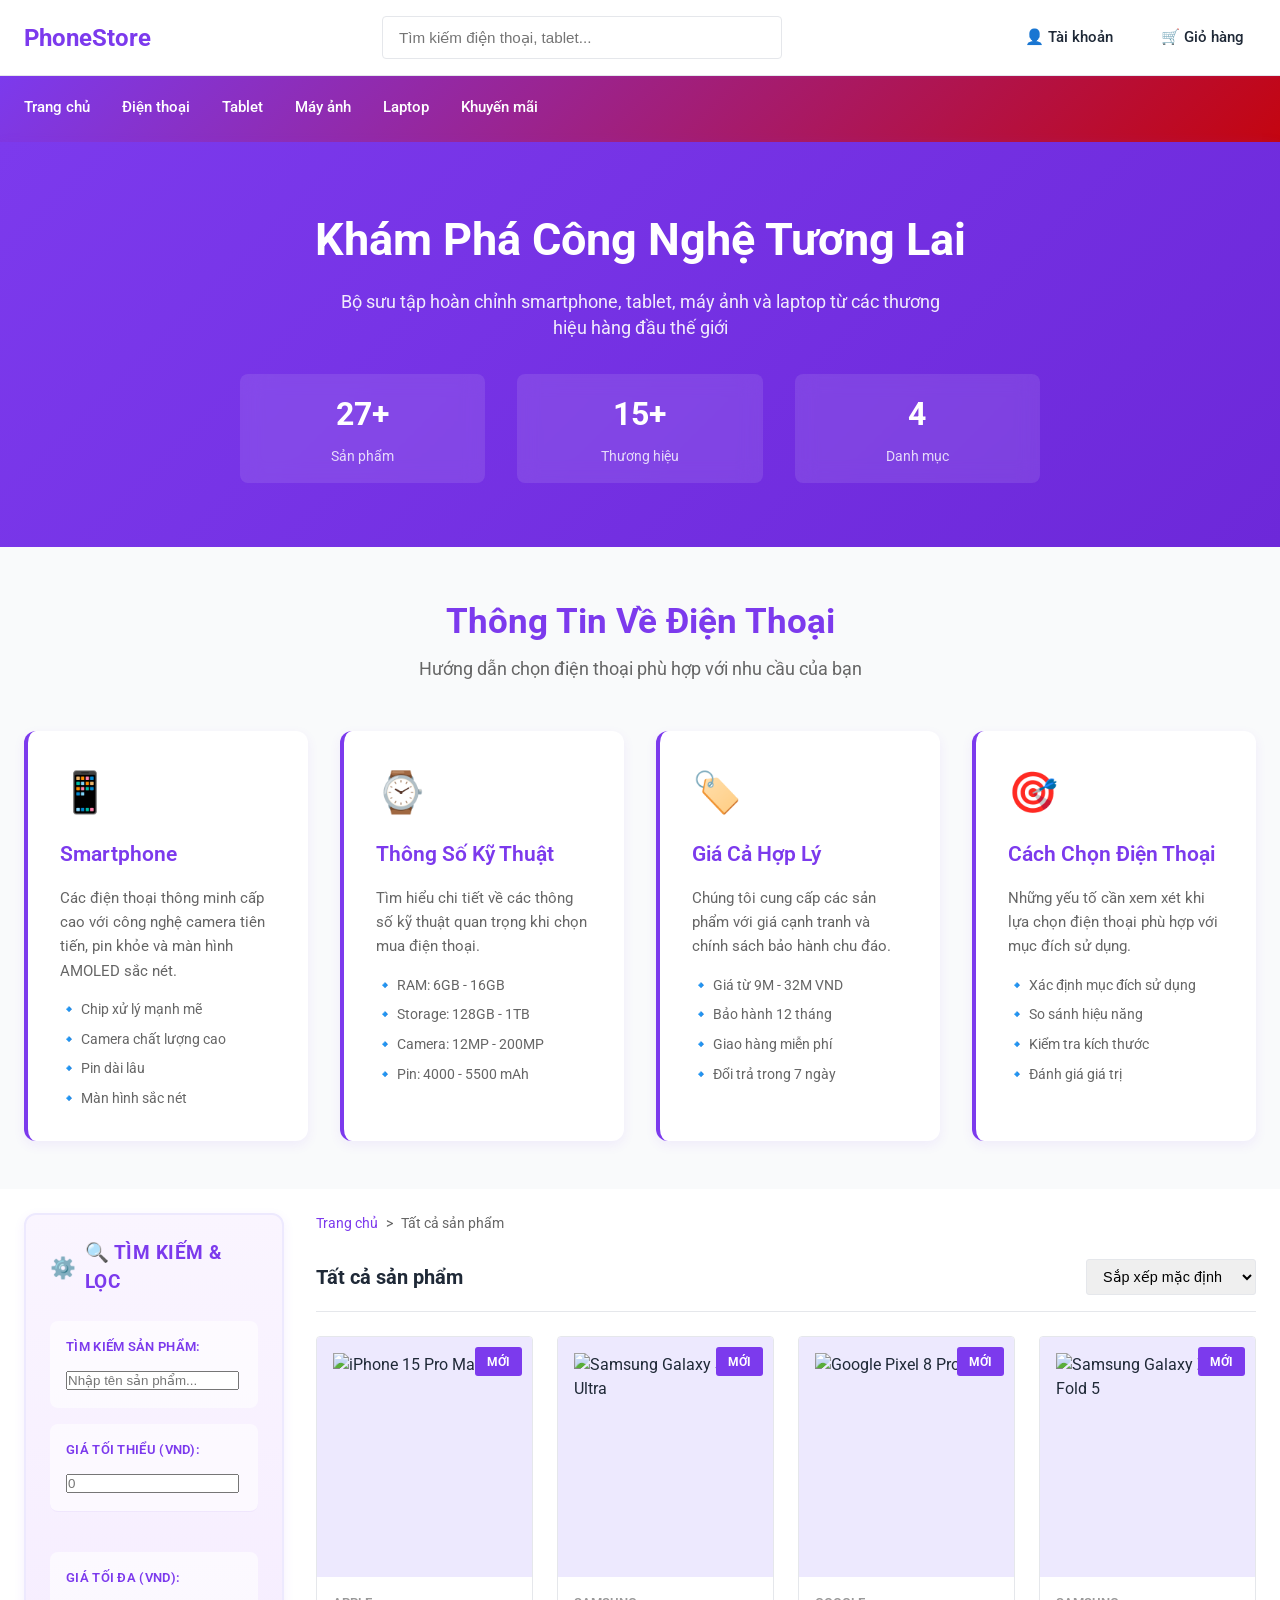
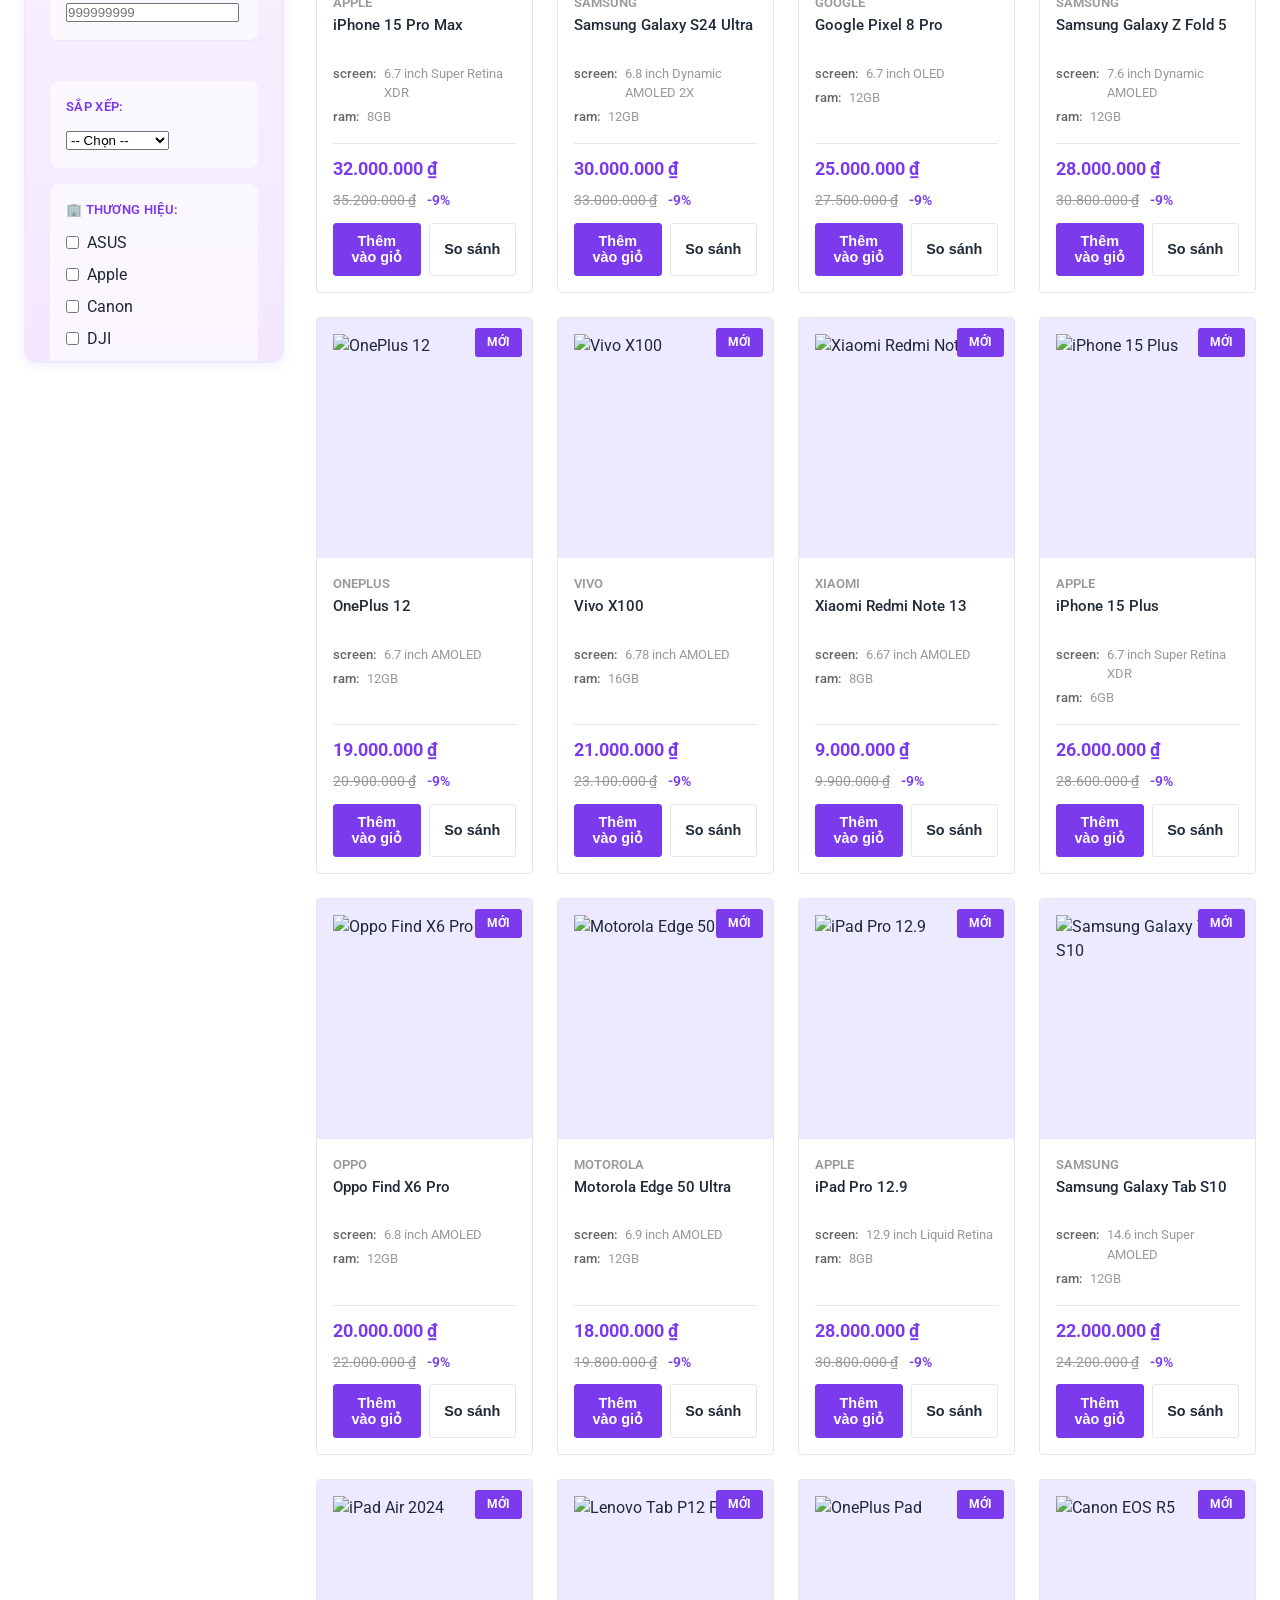
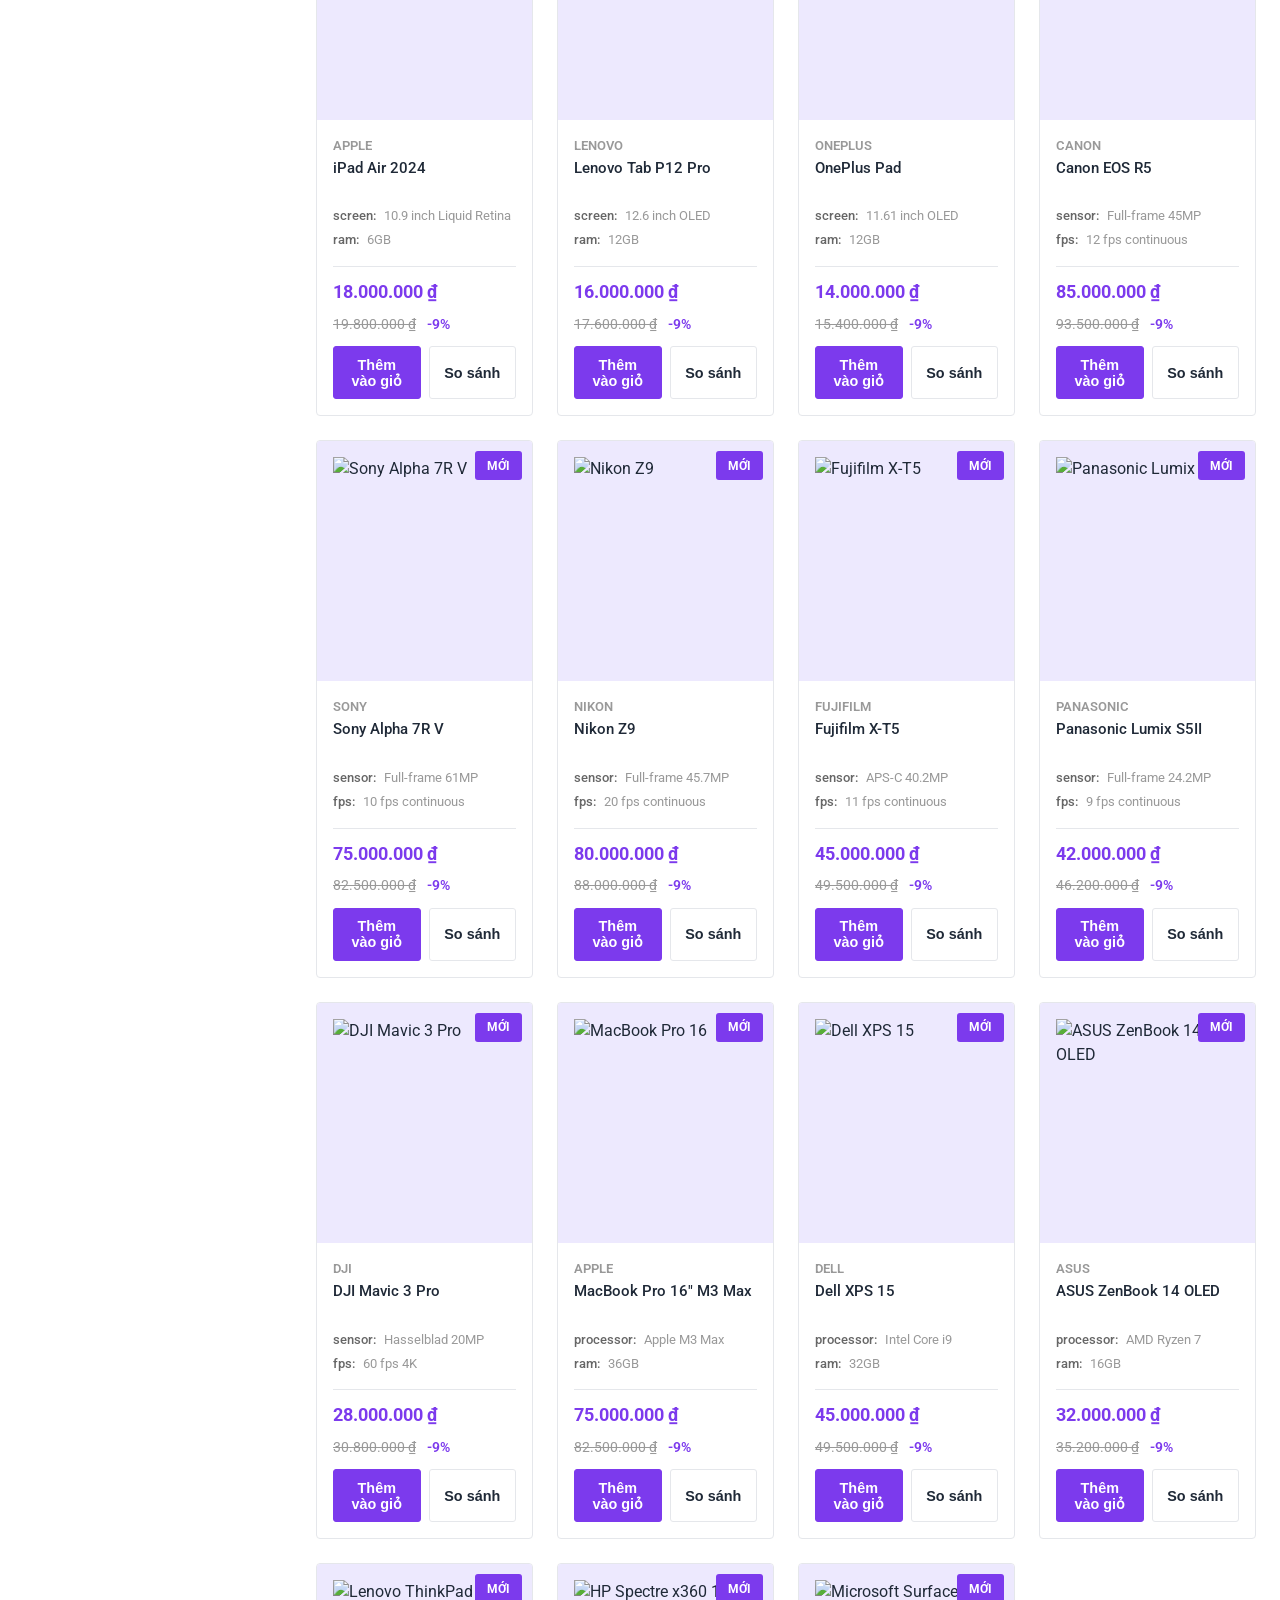
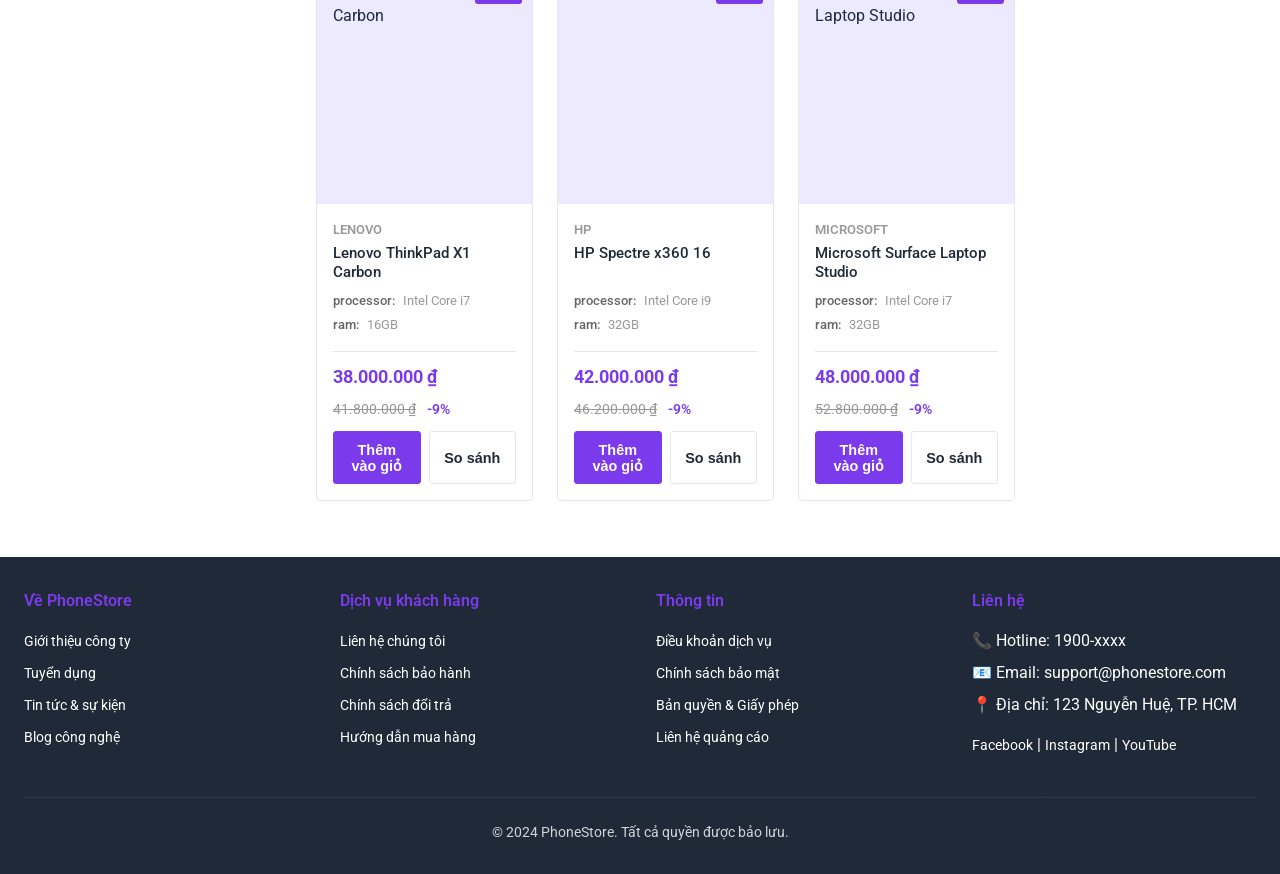
==== index.html @ 73ce95ec "Initial commit: Complete phone store website with smartphones, tablets, cameras, and laptops" ====
<!DOCTYPE html>
<html lang="vi">
<head>
  <meta charset="UTF-8">
  <meta name="viewport" content="width=device-width, initial-scale=1.0">
  <title>PhoneStore - Cửa hàng điện thoại trực tuyến</title>
  <link rel="stylesheet" href="css/style.css">
</head>
<body>
  <!-- Header -->
  <header>
    <div class="header-top">
      <div class="logo">PhoneStore</div>
      <div class="search-bar">
        <input type="text" id="searchInput" placeholder="Tìm kiếm điện thoại, tablet...">
      </div>
      <div class="header-actions">
        <a href="login.html">👤 Tài khoản</a>
        <a href="cart.html">
          🛒 Giỏ hàng
          <span class="cart-badge" id="cartBadge"></span>
        </a>
      </div>
    </div>
  </header>

  <!-- Navbar -->
  <nav class="navbar">
    <div class="navbar-content">
      <a href="index.html">Trang chủ</a>
      <a href="#products" onclick="filterByCategory('Smartphone')">Điện thoại</a>
      <a href="#products" onclick="filterByCategory('Tablet')">Tablet</a>
      <a href="#products" onclick="filterByCategory('Camera')">Máy ảnh</a>
      <a href="#products" onclick="filterByCategory('Laptop')">Laptop</a>
      <a href="#products" onclick="alert('Chức năng demo')">Khuyến mãi</a>
    </div>
  </nav>

  <!-- Hero Section -->
  <section class="hero-section">
    <div class="hero-content">
      <h1>Khám Phá Công Nghệ Tương Lai</h1>
      <p>Bộ sưu tập hoàn chỉnh smartphone, tablet, máy ảnh và laptop từ các thương hiệu hàng đầu thế giới</p>
      <div class="hero-stats">
        <div class="stat">
          <div class="stat-number">27+</div>
          <div class="stat-label">Sản phẩm</div>
        </div>
        <div class="stat">
          <div class="stat-number">15+</div>
          <div class="stat-label">Thương hiệu</div>
        </div>
        <div class="stat">
          <div class="stat-number">4</div>
          <div class="stat-label">Danh mục</div>
        </div>
      </div>
    </div>
  </section>

  <!-- Phone Info Section -->
  <section class="phone-info-section">
    <div class="info-container">
      <div class="info-header">
        <h2>Thông Tin Về Điện Thoại</h2>
        <p>Hướng dẫn chọn điện thoại phù hợp với nhu cầu của bạn</p>
      </div>

      <div class="info-grid">
        <div class="info-card">
          <div class="info-icon">📱</div>
          <h3>Smartphone</h3>
          <p>Các điện thoại thông minh cấp cao với công nghệ camera tiên tiến, pin khỏe và màn hình AMOLED sắc nét.</p>
          <ul>
            <li>🔹 Chip xử lý mạnh mẽ</li>
            <li>🔹 Camera chất lượng cao</li>
            <li>🔹 Pin dài lâu</li>
            <li>🔹 Màn hình sắc nét</li>
          </ul>
        </div>

        <div class="info-card">
          <div class="info-icon">⌚</div>
          <h3>Thông Số Kỹ Thuật</h3>
          <p>Tìm hiểu chi tiết về các thông số kỹ thuật quan trọng khi chọn mua điện thoại.</p>
          <ul>
            <li>🔹 RAM: 6GB - 16GB</li>
            <li>🔹 Storage: 128GB - 1TB</li>
            <li>🔹 Camera: 12MP - 200MP</li>
            <li>🔹 Pin: 4000 - 5500 mAh</li>
          </ul>
        </div>

        <div class="info-card">
          <div class="info-icon">🏷️</div>
          <h3>Giá Cả Hợp Lý</h3>
          <p>Chúng tôi cung cấp các sản phẩm với giá cạnh tranh và chính sách bảo hành chu đáo.</p>
          <ul>
            <li>🔹 Giá từ 9M - 32M VND</li>
            <li>🔹 Bảo hành 12 tháng</li>
            <li>🔹 Giao hàng miễn phí</li>
            <li>🔹 Đổi trả trong 7 ngày</li>
          </ul>
        </div>

        <div class="info-card">
          <div class="info-icon">🎯</div>
          <h3>Cách Chọn Điện Thoại</h3>
          <p>Những yếu tố cần xem xét khi lựa chọn điện thoại phù hợp với mục đích sử dụng.</p>
          <ul>
            <li>🔹 Xác định mục đích sử dụng</li>
            <li>🔹 So sánh hiệu năng</li>
            <li>🔹 Kiểm tra kích thước</li>
            <li>🔹 Đánh giá giá trị</li>
          </ul>
        </div>
      </div>
    </div>
  </section>

  <!-- Main Container -->
  <div class="main-container">
    <!-- Sidebar Filter -->
    <aside class="sidebar" id="filterContainer"></aside>

    <!-- Main Content -->
    <main class="main-content">
      <!-- Breadcrumb -->
      <div class="breadcrumb">
        <a href="index.html">Trang chủ</a>
        <span> > </span>
        <span>Tất cả sản phẩm</span>
      </div>

      <!-- Content Header -->
      <div class="content-header">
        <h1 class="content-title">Tất cả sản phẩm</h1>
        <select class="sort-select" id="sortBy">
          <option value="">Sắp xếp mặc định</option>
          <option value="price-asc">Giá: Thấp đến Cao</option>
          <option value="price-desc">Giá: Cao đến Thấp</option>
          <option value="name-asc">Tên: A - Z</option>
          <option value="name-desc">Tên: Z - A</option>
        </select>
      </div>

      <!-- Products Grid -->
      <div id="productsContainer" class="products-grid"></div>
    </main>
  </div>

  <!-- Footer -->
  <footer>
    <div class="footer-content">
      <div class="footer-section">
        <h4>Về PhoneStore</h4>
        <ul>
          <li><a href="#">Giới thiệu công ty</a></li>
          <li><a href="#">Tuyển dụng</a></li>
          <li><a href="#">Tin tức & sự kiện</a></li>
          <li><a href="#">Blog công nghệ</a></li>
        </ul>
      </div>
      <div class="footer-section">
        <h4>Dịch vụ khách hàng</h4>
        <ul>
          <li><a href="#">Liên hệ chúng tôi</a></li>
          <li><a href="#">Chính sách bảo hành</a></li>
          <li><a href="#">Chính sách đổi trả</a></li>
          <li><a href="#">Hướng dẫn mua hàng</a></li>
        </ul>
      </div>
      <div class="footer-section">
        <h4>Thông tin</h4>
        <ul>
          <li><a href="#">Điều khoản dịch vụ</a></li>
          <li><a href="#">Chính sách bảo mật</a></li>
          <li><a href="#">Bản quyền & Giấy phép</a></li>
          <li><a href="#">Liên hệ quảng cáo</a></li>
        </ul>
      </div>
      <div class="footer-section">
        <h4>Liên hệ</h4>
        <ul>
          <li>📞 Hotline: 1900-xxxx</li>
          <li>📧 Email: support@phonestore.com</li>
          <li>📍 Địa chỉ: 123 Nguyễn Huệ, TP. HCM</li>
          <li style="margin-top: 1rem;">
            <a href="#">Facebook</a> | 
            <a href="#">Instagram</a> | 
            <a href="#">YouTube</a>
          </li>
        </ul>
      </div>
    </div>
    <div class="footer-bottom">
      <p>&copy; 2024 PhoneStore. Tất cả quyền được bảo lưu.</p>
    </div>
  </footer>

  <!-- Scripts -->
  <script src="js/products.js"></script>
  <script src="js/cart.js"></script>
  <script src="js/ui.js"></script>
  <script>
    document.addEventListener('DOMContentLoaded', () => {
      initializePage();
      setupEventListeners();
    });

    function setupEventListeners() {
      const searchInput = document.getElementById('searchInput');
      const sortSelect = document.getElementById('sortBy');

      searchInput.addEventListener('keyup', performSearch);
      sortSelect.addEventListener('change', performSort);
    }

    function performSearch() {
      const query = document.getElementById('searchInput').value;
      let results;

      if (query.trim()) {
        results = searchProducts(query);
      } else {
        results = getAllProducts();
      }

      results = applyCurrentFilters(results);
      const sortBy = document.getElementById('sortBy').value;
      if (sortBy) {
        results = sortProducts(results, sortBy);
      }

      displayProductsModern(results, 'productsContainer');
    }

    function performSort() {
      performSearch();
    }
  </script>
</body>
</html>
---- css/style.css ----
/* ===== CSS - CellphoneS Style ===== */
@import url('https://fonts.googleapis.com/css2?family=Roboto:wght@300;400;500;700&display=swap');

* {
  margin: 0;
  padding: 0;
  box-sizing: border-box;
}

:root {
  --primary: #7c3aed;
  --primary-dark: #6d28d9;
  --primary-light: #ede9fe;
  --primary-50: #f5f3ff;
  --text-dark: #1f2937;
  --text-light: #666;
  --text-lighter: #999;
  --border: #e5e7eb;
  --bg-light: #f9fafb;
  --white: #fff;
  --shadow: 0 1px 3px rgba(124, 58, 237, 0.1);
}

html {
  scroll-behavior: smooth;
}

body {
  font-family: 'Roboto', sans-serif;
  color: var(--text-dark);
  background: var(--white);
  line-height: 1.5;
}

/* ===== Header ===== */
header {
  background: var(--white);
  border-bottom: 1px solid var(--border);
  padding: 1rem 0;
  position: sticky;
  top: 0;
  z-index: 100;
  box-shadow: var(--shadow);
}

.header-top {
  max-width: 1400px;
  margin: 0 auto;
  padding: 0 1.5rem;
  display: flex;
  justify-content: space-between;
  align-items: center;
  gap: 2rem;
}

.logo {
  font-size: 1.5rem;
  font-weight: 700;
  color: var(--primary);
  white-space: nowrap;
  flex-shrink: 0;
}

.search-bar {
  flex: 1;
  max-width: 400px;
  position: relative;
}

.search-bar input {
  width: 100%;
  padding: 0.75rem 1rem;
  border: 1px solid var(--border);
  border-radius: 4px;
  font-size: 0.95rem;
}

.search-bar input:focus {
  outline: none;
  border-color: var(--primary);
  box-shadow: 0 0 0 2px rgba(227, 6, 19, 0.1);
}

.header-actions {
  display: flex;
  gap: 1.5rem;
  align-items: center;
}

.header-actions a {
  background: none;
  border: none;
  cursor: pointer;
  color: var(--text-dark);
  text-decoration: none;
  font-size: 0.95rem;
  font-weight: 500;
  transition: all 0.3s;
  position: relative;
  padding: 0.5rem 0.75rem;
  border-radius: 4px;
}

.header-actions a:hover {
  color: var(--primary);
  background: rgba(227, 6, 19, 0.08);
}

.account-link {
  cursor: pointer;
}

.cart-badge {
  position: absolute;
  top: -8px;
  right: -8px;
  background: var(--primary);
  color: var(--white);
  width: 20px;
  height: 20px;
  border-radius: 50%;
  display: none;
  align-items: center;
  justify-content: center;
  font-size: 0.75rem;
  font-weight: 700;
}

.cart-badge.active {
  display: flex;
}

/* ===== Navbar ===== */
.navbar {
  background: linear-gradient(135deg, var(--primary) 0%, #c40510 100%);
  padding: 0.75rem 0;
  box-shadow: 0 2px 4px rgba(227, 6, 19, 0.1);
}

.navbar-content {
  max-width: 1400px;
  margin: 0 auto;
  padding: 0 1.5rem;
  display: flex;
  gap: 2rem;
}

.navbar-content a {
  color: var(--white);
  text-decoration: none;
  font-weight: 500;
  font-size: 0.95rem;
  padding: 0.5rem 0;
  border-bottom: 3px solid transparent;
  transition: all 0.3s;
}

.navbar-content a:hover {
  border-bottom-color: var(--white);
  text-shadow: 0 1px 2px rgba(0, 0, 0, 0.1);
}

/* ===== Hero Section ===== */
.hero-section {
  background: linear-gradient(135deg, var(--primary) 0%, var(--primary-dark) 100%);
  color: white;
  padding: 4rem 1.5rem;
  text-align: center;
  box-shadow: 0 4px 12px rgba(124, 58, 237, 0.2);
}

.hero-content h1 {
  font-size: 2.8rem;
  margin-bottom: 1rem;
  font-weight: 700;
}

.hero-content p {
  font-size: 1.1rem;
  margin-bottom: 2rem;
  opacity: 0.9;
  max-width: 600px;
  margin-left: auto;
  margin-right: auto;
}

.hero-stats {
  display: grid;
  grid-template-columns: repeat(auto-fit, minmax(150px, 1fr));
  gap: 2rem;
  max-width: 800px;
  margin: 0 auto;
}

.stat {
  padding: 1rem;
  background: rgba(255, 255, 255, 0.1);
  border-radius: 8px;
  backdrop-filter: blur(10px);
}

.stat-number {
  font-size: 2rem;
  font-weight: 700;
  margin-bottom: 0.5rem;
}

.stat-label {
  font-size: 0.9rem;
  opacity: 0.8;
}

/* ===== Phone Info Section ===== */
.phone-info-section {
  background: var(--bg-light);
  padding: 3rem 1.5rem;
}

.info-container {
  max-width: 1400px;
  margin: 0 auto;
}

.info-header {
  text-align: center;
  margin-bottom: 3rem;
}

.info-header h2 {
  font-size: 2.2rem;
  color: var(--primary);
  margin-bottom: 0.5rem;
  font-weight: 700;
}

.info-header p {
  font-size: 1.1rem;
  color: var(--text-light);
}

.info-grid {
  display: grid;
  grid-template-columns: repeat(auto-fit, minmax(280px, 1fr));
  gap: 2rem;
}

.info-card {
  background: white;
  border-radius: 12px;
  padding: 2rem;
  box-shadow: 0 4px 12px rgba(124, 58, 237, 0.08);
  transition: all 0.3s;
  border-left: 4px solid var(--primary);
}

.info-card:hover {
  transform: translateY(-4px);
  box-shadow: 0 8px 20px rgba(124, 58, 237, 0.15);
}

.info-icon {
  font-size: 2.5rem;
  margin-bottom: 1rem;
  display: block;
}

.info-card h3 {
  font-size: 1.3rem;
  color: var(--primary);
  margin-bottom: 1rem;
  font-weight: 600;
}

.info-card p {
  color: var(--text-light);
  margin-bottom: 1rem;
  line-height: 1.6;
  font-size: 0.95rem;
}

.info-card ul {
  list-style: none;
  display: flex;
  flex-direction: column;
  gap: 0.5rem;
}

.info-card ul li {
  color: var(--text-light);
  font-size: 0.9rem;
  display: flex;
  align-items: center;
  gap: 0.5rem;
}

/* ===== Main Container ===== */
.main-container {
  max-width: 1400px;
  margin: 0 auto;
  padding: 1.5rem;
  display: grid;
  grid-template-columns: 260px 1fr;
  gap: 2rem;
}

/* ===== Sidebar Filter ===== */
.sidebar {
  background: linear-gradient(180deg, #faf5ff 0%, #f3e8ff 100%);
  border: 2px solid var(--primary-light);
  border-radius: 12px;
  padding: 1.5rem;
  height: fit-content;
  max-height: calc(100vh - 150px);
  overflow-y: auto;
  position: sticky;
  top: 100px;
  box-shadow: 0 4px 12px rgba(124, 58, 237, 0.08);
}

.sidebar::-webkit-scrollbar {
  width: 8px;
}

.sidebar::-webkit-scrollbar-track {
  background: #f3e8ff;
  border-radius: 10px;
}

.sidebar::-webkit-scrollbar-thumb {
  background: var(--primary);
  border-radius: 10px;
  transition: background 0.3s;
}

.sidebar::-webkit-scrollbar-thumb:hover {
  background: var(--primary-dark);
}

.search-filter h3 {
  color: var(--primary);
  margin-bottom: 1.5rem;
  font-size: 1.2rem;
  font-weight: 700;
  text-transform: uppercase;
  letter-spacing: 0.5px;
  display: flex;
  align-items: center;
  gap: 0.5rem;
}

.search-filter h3::before {
  content: '⚙️';
  font-size: 1.3rem;
}

.filter-row {
  display: grid;
  gap: 1rem;
  margin-bottom: 1rem;
}

.filter-group {
  margin-bottom: 1.5rem;
  padding-bottom: 1.5rem;
  border-bottom: 1px solid rgba(124, 58, 237, 0.1);
  background: rgba(255, 255, 255, 0.6);
  border-radius: 8px;
  padding: 1rem;
  transition: all 0.3s;
}

.filter-group:hover {
  background: rgba(255, 255, 255, 0.9);
  box-shadow: 0 2px 8px rgba(124, 58, 237, 0.05);
}

.filter-group:last-child {
  border-bottom: none;
  margin-bottom: 0;
}

.filter-group label:first-child {
  font-weight: 600;
  color: var(--primary);
  display: block;
  margin-bottom: 0.75rem;
  text-transform: uppercase;
  font-size: 0.8rem;
  letter-spacing: 0.3px;
}

.filter-title {
  font-weight: 700;
  font-size: 1rem;
  margin-bottom: 1rem;
  color: var(--text-dark);
}

.filter-item {
  display: flex;
  align-items: center;
  margin-bottom: 0.75rem;
  padding: 0.5rem;
  border-radius: 6px;
  transition: all 0.2s;
}

.filter-item:hover {
  background: rgba(124, 58, 237, 0.05);
}

.filter-item input {
  margin-right: 0.75rem;
  cursor: pointer;
  width: 18px;
  height: 18px;
  accent-color: var(--primary);
  transition: all 0.2s;
}

.filter-item input:hover {
  transform: scale(1.15);
}

.filter-item label {
  cursor: pointer;
  font-size: 0.9rem;
  color: var(--text-light);
  flex: 1;
  transition: color 0.2s;
}

.filter-item label:hover {
  color: var(--primary);
  font-weight: 500;
}

.filter-item .count {
  color: var(--text-lighter);
  font-size: 0.85rem;
}

.price-range {
  margin-bottom: 0.75rem;
}

.price-range input {
  width: 100%;
  padding: 0.6rem 0.75rem;
  border: 1px solid #e8e9eb;
  border-radius: 4px;
  font-size: 0.9rem;
  margin-bottom: 0.5rem;
  transition: border-color 0.2s;
}

.price-range input:focus {
  outline: none;
  border-color: var(--primary);
  box-shadow: 0 0 0 2px rgba(227, 6, 19, 0.1);
}

.btn-apply-filter {
  width: 100%;
  padding: 0.75rem;
  background: linear-gradient(135deg, var(--primary) 0%, #c40510 100%);
  color: var(--white);
  border: none;
  border-radius: 4px;
  font-weight: 600;
  cursor: pointer;
  transition: all 0.3s;
  margin-top: 0.75rem;
  box-shadow: 0 2px 4px rgba(227, 6, 19, 0.2);
}

.btn-apply-filter:hover {
  transform: translateY(-2px);
  box-shadow: 0 4px 8px rgba(227, 6, 19, 0.3);
}

.btn-apply-filter:active {
  transform: translateY(0);
}

/* ===== Main Content ===== */
.main-content {
  background: var(--white);
}

.breadcrumb {
  display: flex;
  gap: 0.5rem;
  margin-bottom: 1.5rem;
  font-size: 0.9rem;
  color: var(--text-light);
}

.breadcrumb a {
  color: var(--primary);
  text-decoration: none;
}

.breadcrumb a:hover {
  text-decoration: underline;
}

.content-header {
  display: flex;
  justify-content: space-between;
  align-items: center;
  margin-bottom: 1.5rem;
  padding-bottom: 1rem;
  border-bottom: 1px solid var(--border);
}

.content-title {
  font-size: 1.25rem;
  font-weight: 700;
  color: var(--text-dark);
}

.content-header .sort-select {
  padding: 0.5rem 0.75rem;
  border: 1px solid var(--border);
  border-radius: 3px;
  font-size: 0.9rem;
  cursor: pointer;
}

/* ===== Product Grid ===== */
.products-grid {
  display: grid;
  grid-template-columns: repeat(auto-fill, minmax(210px, 1fr));
  gap: 1.5rem;
}

.product-item {
  background: var(--white);
  border: 1px solid var(--border);
  border-radius: 4px;
  overflow: hidden;
  transition: all 0.3s;
  text-decoration: none;
  color: var(--text-dark);
  display: flex;
  flex-direction: column;
  cursor: pointer;
}

.product-item:hover {
  border-color: var(--primary);
  box-shadow: 0 2px 8px rgba(227, 6, 19, 0.15);
  transform: translateY(-4px);
}

.product-image-wrapper {
  position: relative;
  width: 100%;
  height: 240px;
  background: var(--primary-light);
  display: flex;
  align-items: center;
  justify-content: center;
  overflow: hidden;
}

.product-image {
  width: 100%;
  height: 100%;
  object-fit: contain;
  padding: 1rem;
}

.product-badge {
  position: absolute;
  top: 10px;
  right: 10px;
  background: var(--primary);
  color: var(--white);
  padding: 0.35rem 0.75rem;
  border-radius: 3px;
  font-size: 0.75rem;
  font-weight: 700;
  text-transform: uppercase;
}

.product-info {
  padding: 1rem;
  flex: 1;
  display: flex;
  flex-direction: column;
}

.product-brand {
  font-size: 0.8rem;
  color: var(--text-lighter);
  text-transform: uppercase;
  font-weight: 600;
  margin-bottom: 0.25rem;
}

.product-name {
  font-size: 0.95rem;
  font-weight: 500;
  color: var(--text-dark);
  margin-bottom: 0.5rem;
  line-height: 1.3;
  height: 2.6em;
  overflow: hidden;
  display: -webkit-box;
  -webkit-line-clamp: 2;
  -webkit-box-orient: vertical;
}

.product-specs {
  font-size: 0.8rem;
  color: var(--text-lighter);
  margin-bottom: 0.75rem;
  flex: 1;
}

.product-specs-item {
  display: flex;
  gap: 0.5rem;
  margin-bottom: 0.3rem;
}

.product-specs-item span:first-child {
  color: var(--text-light);
  font-weight: 500;
}

.product-price-section {
  margin-top: auto;
  padding-top: 0.75rem;
  border-top: 1px solid var(--border);
}

.product-price {
  font-size: 1.1rem;
  font-weight: 700;
  color: var(--primary);
  margin-bottom: 0.5rem;
}

.product-original-price {
  font-size: 0.85rem;
  color: var(--text-lighter);
  text-decoration: line-through;
  margin-right: 0.5rem;
}

.product-discount {
  font-size: 0.85rem;
  color: var(--primary);
  font-weight: 600;
}

.product-actions {
  display: flex;
  gap: 0.5rem;
  margin-top: 0.75rem;
}

.product-actions button {
  flex: 1;
  padding: 0.6rem 0.75rem;
  border: 1px solid var(--border);
  background: var(--white);
  color: var(--text-dark);
  border-radius: 3px;
  cursor: pointer;
  font-size: 0.9rem;
  font-weight: 600;
  transition: all 0.3s;
}

.product-actions button:first-child {
  background: var(--primary);
  color: var(--white);
  border-color: var(--primary);
}

.product-actions button:first-child:hover {
  background: var(--primary-dark);
}

.product-actions button:last-child:hover {
  border-color: var(--primary);
  color: var(--primary);
}

/* ===== Cart Page ===== */
.cart-section {
  display: grid;
  grid-template-columns: 1fr 320px;
  gap: 2rem;
}

.cart-items {
  background: var(--white);
  border: 1px solid var(--border);
  border-radius: 4px;
  padding: 1.5rem;
}

.cart-item {
  display: grid;
  grid-template-columns: 100px 1fr auto;
  gap: 1.5rem;
  padding-bottom: 1rem;
  border-bottom: 1px solid var(--border);
  align-items: center;
}

.cart-item:last-child {
  border-bottom: none;
  padding-bottom: 0;
}

.cart-item-image {
  width: 100px;
  height: 100px;
  object-fit: contain;
  background: var(--primary-light);
  border-radius: 4px;
  padding: 0.5rem;
}

.cart-item-details h4 {
  font-weight: 600;
  margin-bottom: 0.25rem;
}

.cart-item-details p {
  font-size: 0.85rem;
  color: var(--text-lighter);
  margin-bottom: 0.5rem;
}

.cart-item-price {
  font-weight: 700;
  color: var(--primary);
  font-size: 1.1rem;
}

.quantity-control {
  display: flex;
  align-items: center;
  gap: 0.5rem;
}

.quantity-control button {
  width: 32px;
  height: 32px;
  border: 1px solid var(--border);
  background: var(--white);
  cursor: pointer;
  border-radius: 3px;
  font-weight: 600;
  transition: all 0.3s;
}

.quantity-control button:hover {
  border-color: var(--primary);
  color: var(--primary);
}

.quantity-control input {
  width: 50px;
  text-align: center;
  border: 1px solid var(--border);
  border-radius: 3px;
  padding: 0.5rem;
}

.cart-summary {
  background: var(--primary-light);
  border: 1px solid var(--border);
  border-radius: 4px;
  padding: 1.5rem;
  height: fit-content;
  position: sticky;
  top: 100px;
}

.summary-row {
  display: flex;
  justify-content: space-between;
  margin-bottom: 0.75rem;
  font-size: 0.95rem;
}

.summary-row.total {
  border-top: 2px solid var(--border);
  padding-top: 0.75rem;
  margin-top: 0.75rem;
  font-weight: 700;
  font-size: 1.05rem;
  color: var(--primary);
}

.cart-actions {
  display: flex;
  flex-direction: column;
  gap: 0.75rem;
  margin-top: 1.5rem;
}

.cart-actions button {
  padding: 0.75rem;
  border: none;
  border-radius: 4px;
  font-weight: 600;
  cursor: pointer;
  transition: all 0.3s;
  font-size: 0.95rem;
}

.cart-actions button:first-child {
  background: var(--primary);
  color: var(--white);
}

.cart-actions button:first-child:hover {
  background: var(--primary-dark);
}

.empty-cart {
  text-align: center;
  padding: 2rem;
  color: var(--text-lighter);
}

/* ===== Footer ===== */
footer {
  background: var(--text-dark);
  color: var(--white);
  padding: 2rem 1.5rem;
  margin-top: 2rem;
}

.footer-content {
  max-width: 1400px;
  margin: 0 auto;
  display: grid;
  grid-template-columns: repeat(auto-fit, minmax(250px, 1fr));
  gap: 2rem;
  margin-bottom: 2rem;
}

.footer-section h4 {
  font-weight: 600;
  margin-bottom: 1rem;
  color: var(--primary);
}

.footer-section ul {
  list-style: none;
}

.footer-section ul li {
  margin-bottom: 0.5rem;
}

.footer-section a {
  color: var(--white);
  text-decoration: none;
  font-size: 0.9rem;
  transition: color 0.3s;
}

.footer-section a:hover {
  color: var(--primary);
}

.footer-bottom {
  text-align: center;
  padding-top: 1.5rem;
  border-top: 1px solid rgba(255, 255, 255, 0.1);
  font-size: 0.85rem;
  opacity: 0.8;
}

/* ===== Buttons ===== */
.btn {
  padding: 0.75rem 1rem;
  border: none;
  border-radius: 4px;
  font-weight: 600;
  cursor: pointer;
  transition: all 0.3s;
  font-size: 0.95rem;
}

.btn-primary {
  background: var(--primary);
  color: var(--white);
}

.btn-primary:hover {
  background: var(--primary-dark);
}

.btn-secondary {
  background: var(--primary-light);
  color: var(--text-dark);
  border: 1px solid var(--border);
}

.btn-secondary:hover {
  border-color: var(--primary);
  color: var(--primary);
}

.btn-danger {
  background: #dc3545;
  color: var(--white);
}

.btn-danger:hover {
  background: #c82333;
}

.btn-sm {
  padding: 0.5rem 0.75rem;
  font-size: 0.85rem;
}

/* ===== Responsive ===== */
@media (max-width: 1024px) {
  .main-container {
    grid-template-columns: 200px 1fr;
    gap: 1.5rem;
  }

  .products-grid {
    grid-template-columns: repeat(auto-fill, minmax(180px, 1fr));
  }
}

@media (max-width: 768px) {
  .header-top {
    flex-wrap: wrap;
    gap: 1rem;
  }

  .search-bar {
    max-width: 100%;
    order: 3;
    flex-basis: 100%;
  }

  .main-container {
    grid-template-columns: 1fr;
    padding: 1rem;
  }

  .sidebar {
    position: static;
  }

  .cart-section {
    grid-template-columns: 1fr;
  }

  .cart-summary {
    position: static;
  }

  .products-grid {
    grid-template-columns: repeat(auto-fill, minmax(150px, 1fr));
    gap: 1rem;
  }
}

@media (max-width: 480px) {
  .header-top {
    flex-direction: column;
    gap: 0.75rem;
  }

  .navbar-content {
    gap: 0.5rem;
    padding: 0 1rem;
    font-size: 0.85rem;
  }

  .navbar-content a {
    font-size: 0.8rem;
  }

  .products-grid {
    grid-template-columns: repeat(2, 1fr);
    gap: 0.75rem;
  }

  .product-image-wrapper {
    height: 150px;
  }

  .product-info {
    padding: 0.75rem;
  }

  .cart-item {
    grid-template-columns: 80px 1fr;
    gap: 1rem;
  }
}
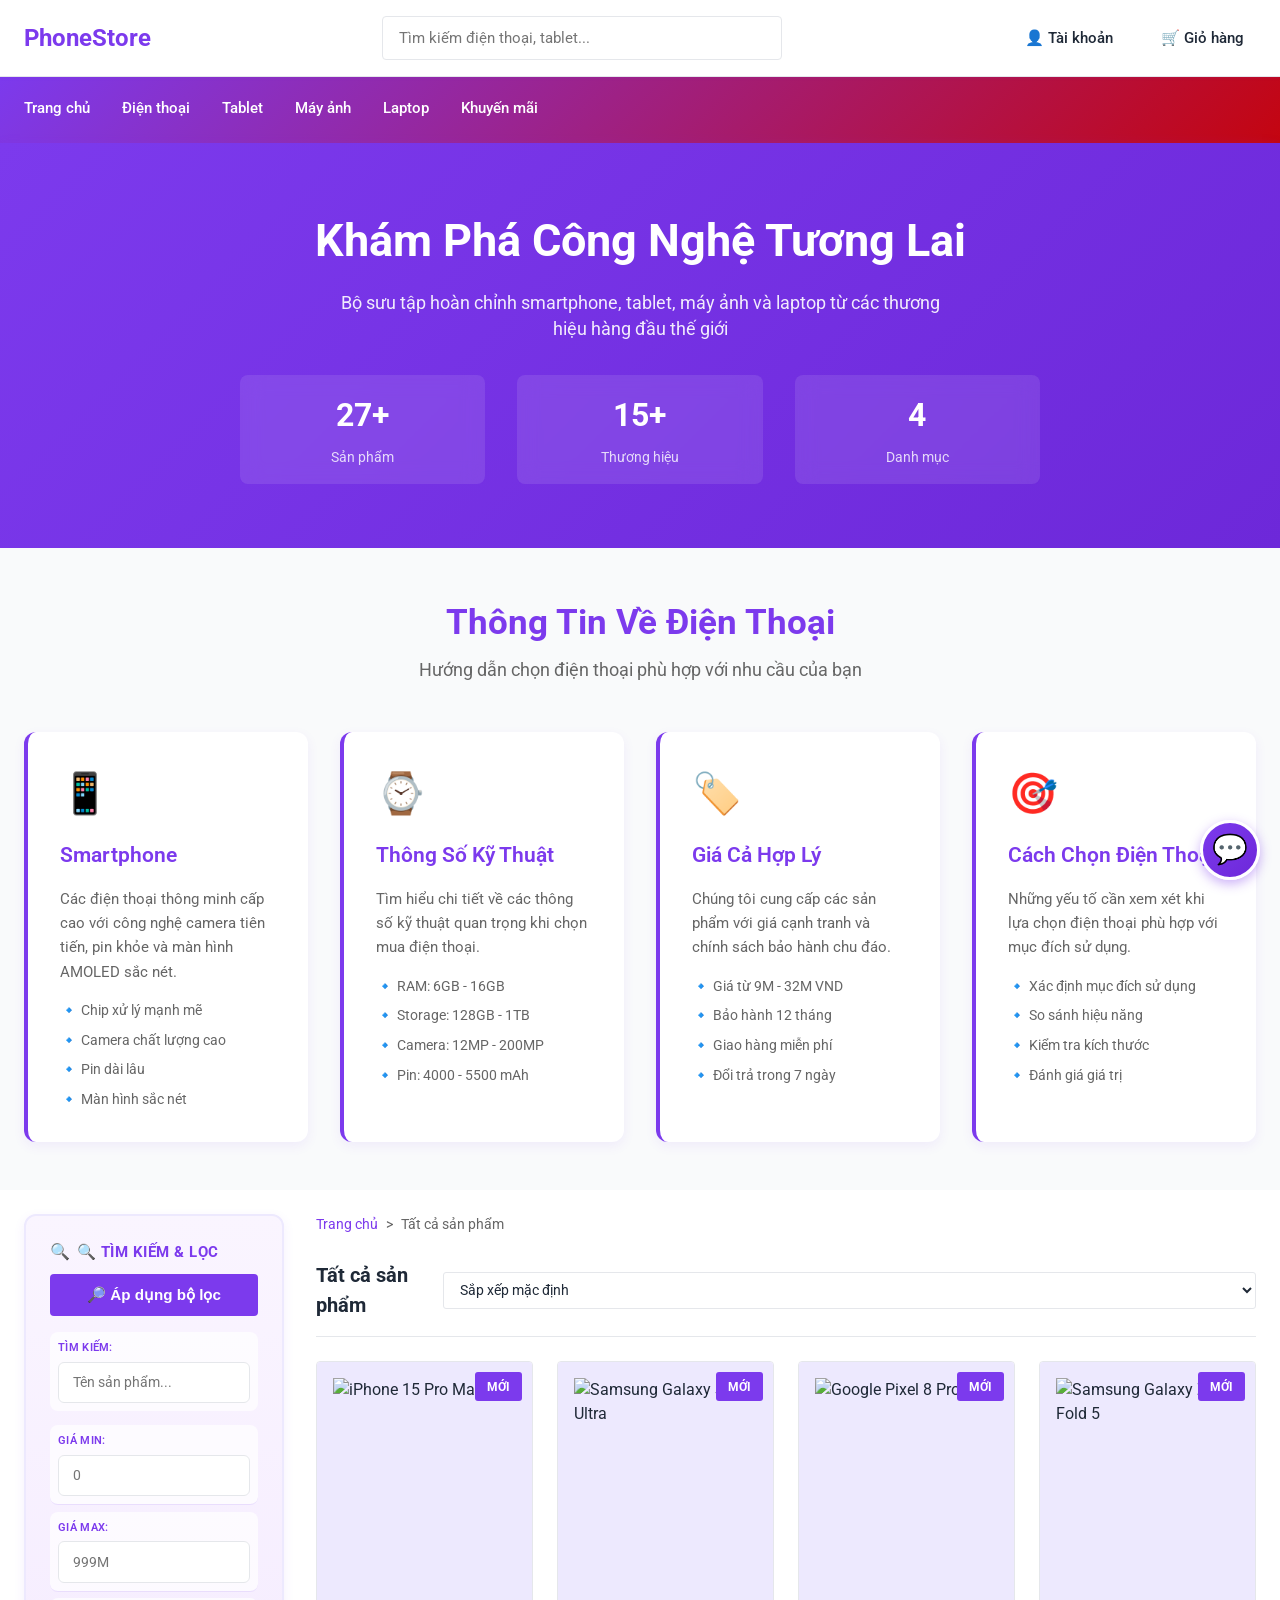
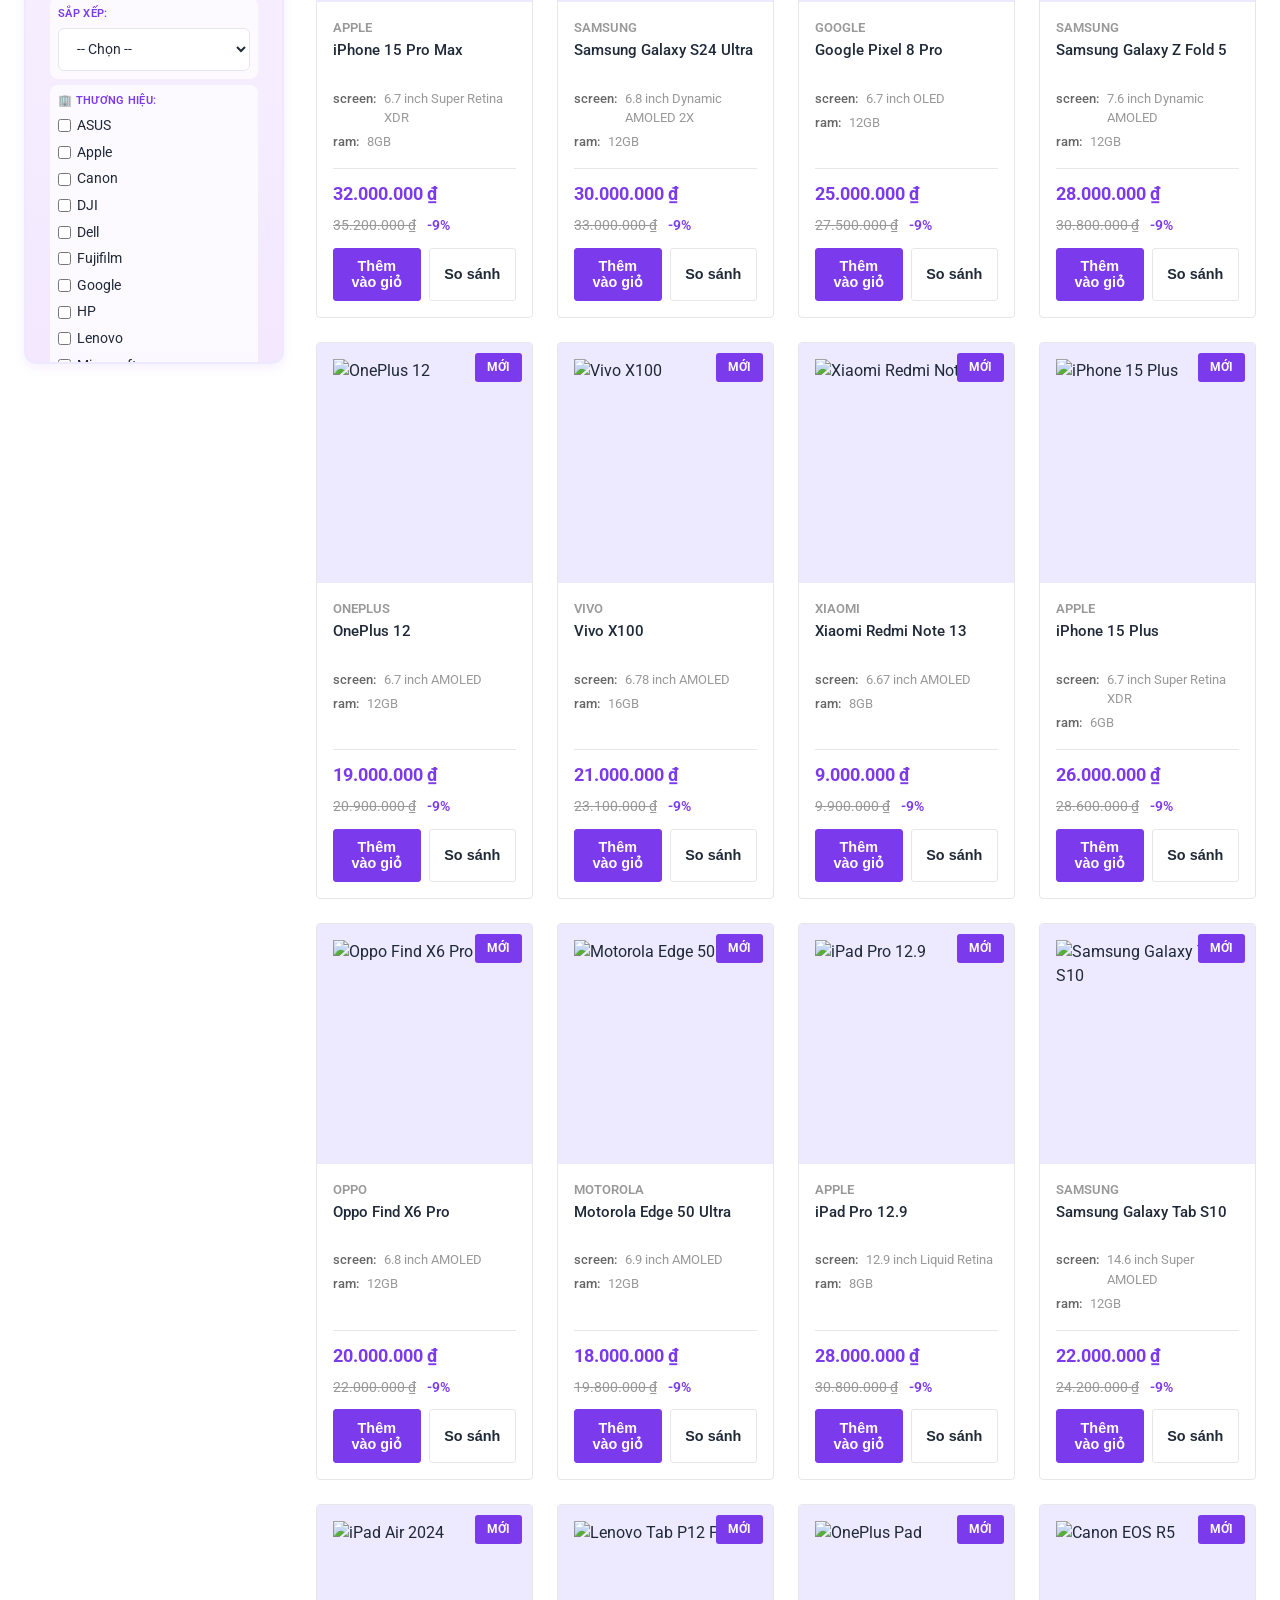
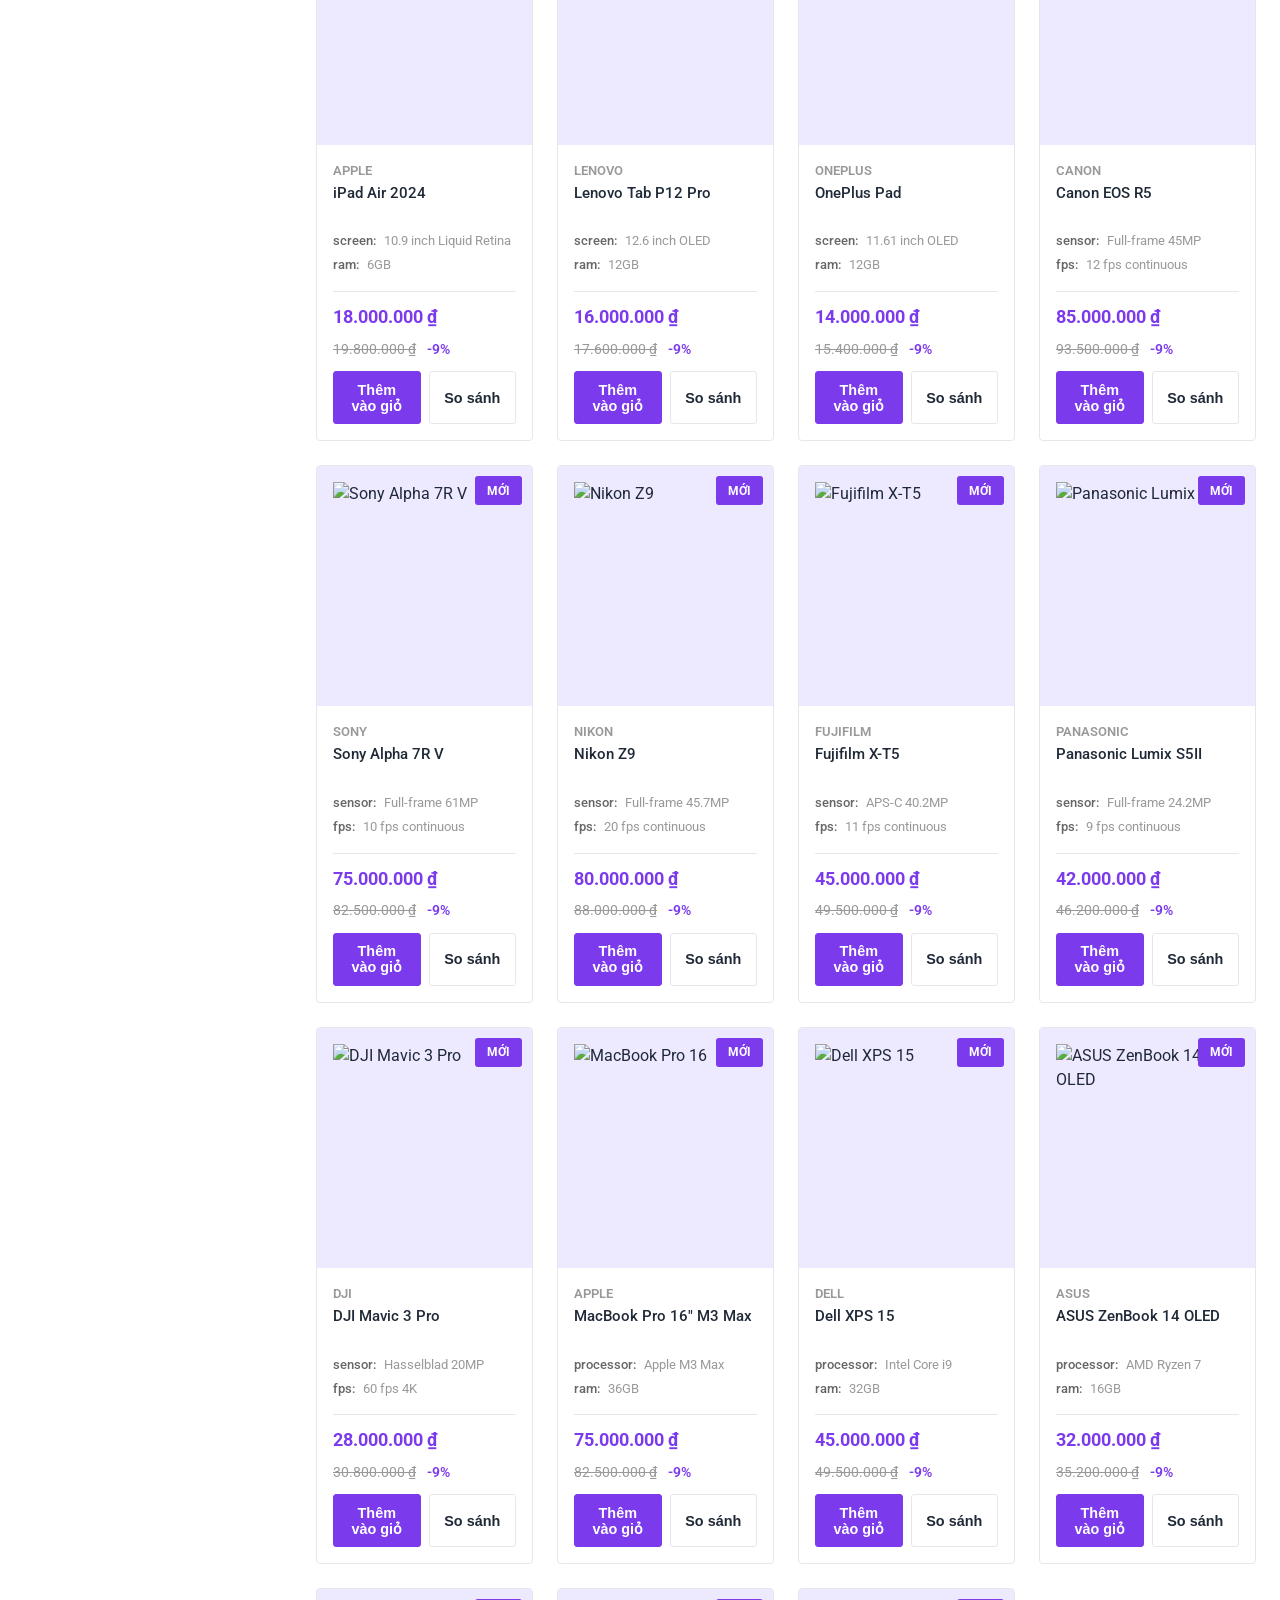
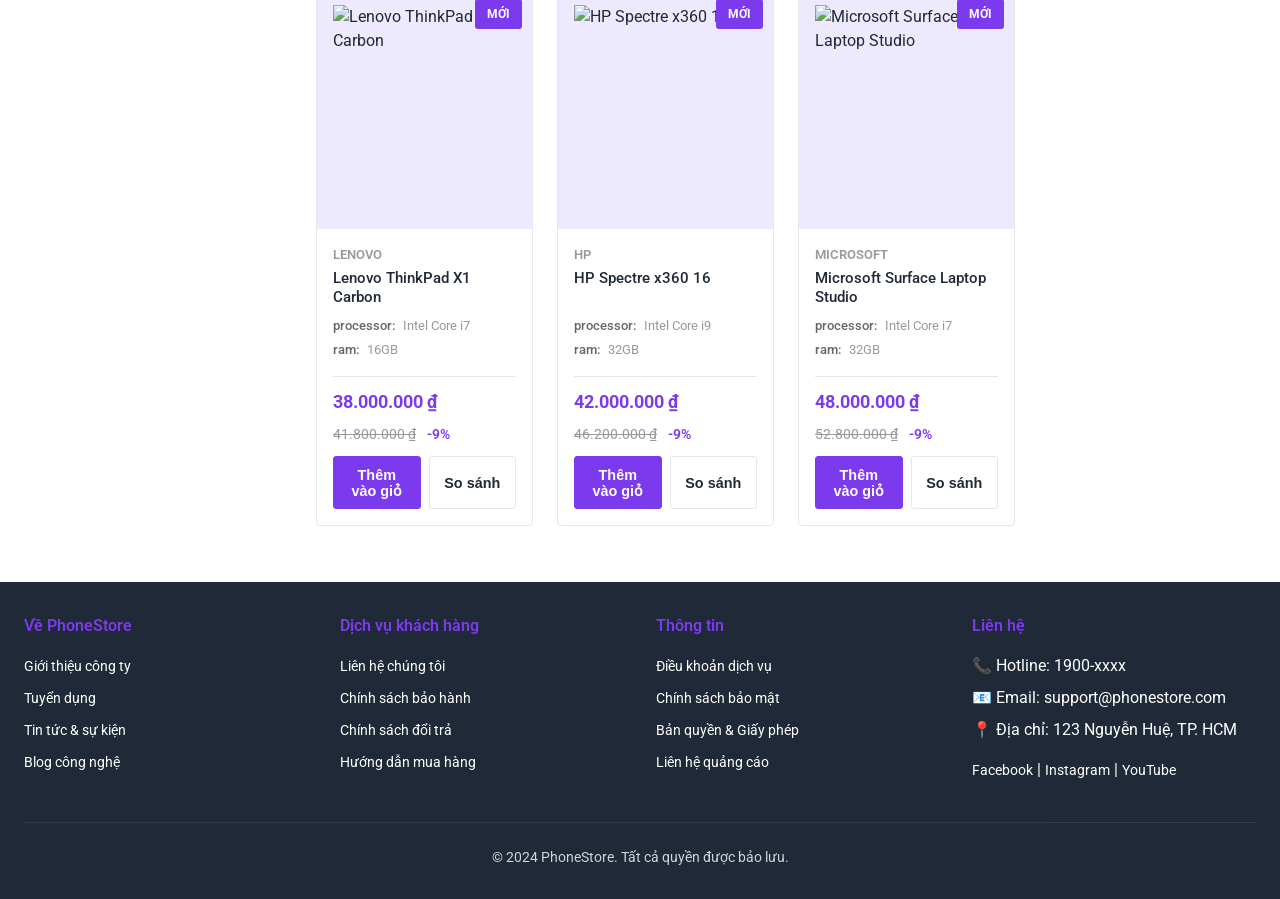
==== commit 8c9ff45d: "Add chat support widget to all pages" ====
--- a/index.html
+++ b/index.html
@@ -198,6 +198,24 @@
     </div>
   </footer>
 
+  <!-- Chat Widget -->
+  <div class="chat-widget">
+    <div class="chat-bubble" onclick="toggleChat()">💬</div>
+    <div class="chat-popup" id="chatPopup">
+      <div class="chat-header">
+        <h4>Hỗ trợ khách hàng</h4>
+        <button class="chat-close" onclick="toggleChat()">✕</button>
+      </div>
+      <div class="chat-messages" id="chatMessages">
+        <div class="chat-message bot">Xin chào! 👋 Chúng tôi có thể giúp gì cho bạn?</div>
+      </div>
+      <div class="chat-input-area">
+        <input type="text" id="chatInput" placeholder="Nhập tin nhắn..." onkeypress="handleChatInput(event)">
+        <button onclick="sendChatMessage()">Gửi</button>
+      </div>
+    </div>
+  </div>
+
   <!-- Scripts -->
   <script src="js/products.js"></script>
   <script src="js/cart.js"></script>
@@ -238,6 +256,66 @@
     function performSort() {
       performSearch();
     }
+
+    // Chat Widget Functions
+    function toggleChat() {
+      const chatPopup = document.getElementById('chatPopup');
+      chatPopup.classList.toggle('active');
+    }
+
+    function sendChatMessage() {
+      const chatInput = document.getElementById('chatInput');
+      const message = chatInput.value.trim();
+      
+      if (!message) return;
+
+      const chatMessages = document.getElementById('chatMessages');
+      
+      // Add user message
+      const userMsg = document.createElement('div');
+      userMsg.className = 'chat-message user';
+      userMsg.textContent = message;
+      chatMessages.appendChild(userMsg);
+
+      chatInput.value = '';
+      chatMessages.scrollTop = chatMessages.scrollHeight;
+
+      // Simulate bot response
+      setTimeout(() => {
+        const botMsg = document.createElement('div');
+        botMsg.className = 'chat-message bot';
+        botMsg.textContent = getAutoReply(message);
+        chatMessages.appendChild(botMsg);
+        chatMessages.scrollTop = chatMessages.scrollHeight;
+      }, 500);
+    }
+
+    function handleChatInput(e) {
+      if (e.key === 'Enter') {
+        sendChatMessage();
+      }
+    }
+
+    function getAutoReply(message) {
+      const msg = message.toLowerCase();
+      const replies = {
+        'giá': '💰 Các sản phẩm của chúng tôi có giá từ 9 triệu đến 85 triệu đồng. Hãy xem chi tiết trên trang chủ!',
+        'ship': '🚚 Phí vận chuyển: 50,000 đồng cho mọi đơn hàng. Miễn phí cho đơn trên 5 triệu.',
+        'bảo hành': '🛡️ Tất cả sản phẩm đều bảo hành chính hãng. Chi tiết xem tại Chính sách bảo hành.',
+        'đổi trả': '↩️ Chính sách đổi trả trong 7 ngày nếu sản phẩm lỗi.',
+        'liên hệ': '📞 Hotline: 1900-xxxx | Email: support@phonestore.com',
+        'hỗ trợ': '👋 Chúng tôi sẵn sàng hỗ trợ bạn 24/7. Bạn cần gì?',
+        'sản phẩm': '📱 Chúng tôi có 27+ sản phẩm: Smartphone, Tablet, Máy ảnh, Laptop.',
+        'thanks': '😊 Cảm ơn bạn đã sử dụng PhoneStore!',
+        'tks': '😊 Cảm ơn bạn đã sử dụng PhoneStore!',
+      };
+
+      for (let key in replies) {
+        if (msg.includes(key)) return replies[key];
+      }
+
+      return '👋 Cảm ơn bạn! Bạn có thể hỏi về: giá, ship, bảo hành, đổi trả, sản phẩm, liên hệ.';
+    }
   </script>
 </body>
 </html>
--- a/css/style.css
+++ b/css/style.css
@@ -30,6 +30,35 @@
   color: var(--text-dark);
   background: var(--white);
   line-height: 1.5;
+}
+
+/* ===== Form Elements ===== */
+input[type="text"],
+input[type="number"],
+input[type="email"],
+input[type="password"],
+select,
+textarea {
+  width: 100%;
+  padding: 0.7rem 0.9rem;
+  border: 1px solid var(--border);
+  border-radius: 6px;
+  font-family: 'Roboto', sans-serif;
+  font-size: 0.9rem;
+  background: var(--white);
+  color: var(--text-dark);
+  transition: all 0.3s;
+}
+
+input[type="text"]:focus,
+input[type="number"]:focus,
+input[type="email"]:focus,
+input[type="password"]:focus,
+select:focus,
+textarea:focus {
+  outline: none;
+  border-color: var(--primary);
+  box-shadow: 0 0 0 3px rgba(124, 58, 237, 0.1);
 }
 
 /* ===== Header ===== */
@@ -338,40 +367,40 @@
 
 .search-filter h3 {
   color: var(--primary);
-  margin-bottom: 1.5rem;
-  font-size: 1.2rem;
+  margin-bottom: 0.6rem;
+  font-size: 0.95rem;
   font-weight: 700;
   text-transform: uppercase;
   letter-spacing: 0.5px;
   display: flex;
   align-items: center;
-  gap: 0.5rem;
+  gap: 0.4rem;
 }
 
 .search-filter h3::before {
-  content: '⚙️';
-  font-size: 1.3rem;
+  content: '🔍';
+  font-size: 1rem;
 }
 
 .filter-row {
   display: grid;
-  gap: 1rem;
-  margin-bottom: 1rem;
+  gap: 0.4rem;
+  margin-bottom: 0.4rem;
 }
 
 .filter-group {
-  margin-bottom: 1.5rem;
-  padding-bottom: 1.5rem;
-  border-bottom: 1px solid rgba(124, 58, 237, 0.1);
-  background: rgba(255, 255, 255, 0.6);
+  margin-bottom: 0.6rem;
+  padding-bottom: 0.6rem;
+  border-bottom: 1px solid rgba(124, 58, 237, 0.15);
+  background: rgba(255, 255, 255, 0.7);
   border-radius: 8px;
-  padding: 1rem;
+  padding: 0.5rem;
   transition: all 0.3s;
 }
 
 .filter-group:hover {
-  background: rgba(255, 255, 255, 0.9);
-  box-shadow: 0 2px 8px rgba(124, 58, 237, 0.05);
+  background: rgba(255, 255, 255, 0.95);
+  box-shadow: 0 2px 8px rgba(124, 58, 237, 0.08);
 }
 
 .filter-group:last-child {
@@ -383,39 +412,41 @@
   font-weight: 600;
   color: var(--primary);
   display: block;
-  margin-bottom: 0.75rem;
+  margin-bottom: 0.3rem;
   text-transform: uppercase;
-  font-size: 0.8rem;
+  font-size: 0.7rem;
   letter-spacing: 0.3px;
 }
 
 .filter-title {
   font-weight: 700;
-  font-size: 1rem;
-  margin-bottom: 1rem;
+  font-size: 0.9rem;
+  margin-bottom: 0.4rem;
   color: var(--text-dark);
 }
 
 .filter-item {
   display: flex;
   align-items: center;
-  margin-bottom: 0.75rem;
-  padding: 0.5rem;
+  margin-bottom: 0.25rem;
+  padding: 0.3rem;
   border-radius: 6px;
   transition: all 0.2s;
+  font-size: 0.85rem;
 }
 
 .filter-item:hover {
-  background: rgba(124, 58, 237, 0.05);
+  background: rgba(124, 58, 237, 0.08);
 }
 
 .filter-item input {
-  margin-right: 0.75rem;
-  cursor: pointer;
-  width: 18px;
-  height: 18px;
+  margin-right: 0.5rem;
+  cursor: pointer;
+  width: 16px;
+  height: 16px;
   accent-color: var(--primary);
   transition: all 0.2s;
+  flex-shrink: 0;
 }
 
 .filter-item input:hover {
@@ -700,89 +731,121 @@
 
 .cart-items {
   background: var(--white);
-  border: 1px solid var(--border);
-  border-radius: 4px;
-  padding: 1.5rem;
+  border-radius: 12px;
+  padding: 2rem;
+  box-shadow: 0 4px 12px rgba(124, 58, 237, 0.08);
+  margin-bottom: 2rem;
 }
 
 .cart-item {
   display: grid;
-  grid-template-columns: 100px 1fr auto;
+  grid-template-columns: 120px 1fr auto auto;
   gap: 1.5rem;
-  padding-bottom: 1rem;
-  border-bottom: 1px solid var(--border);
+  padding: 1.5rem;
+  border-radius: 10px;
+  background: linear-gradient(135deg, #f9f5ff 0%, #fff 100%);
+  border: 1px solid rgba(124, 58, 237, 0.1);
+  margin-bottom: 1rem;
   align-items: center;
+  transition: all 0.3s;
+}
+
+.cart-item:hover {
+  border-color: var(--primary);
+  box-shadow: 0 4px 12px rgba(124, 58, 237, 0.15);
+  transform: translateY(-2px);
 }
 
 .cart-item:last-child {
-  border-bottom: none;
-  padding-bottom: 0;
+  margin-bottom: 0;
 }
 
 .cart-item-image {
-  width: 100px;
-  height: 100px;
+  width: 120px;
+  height: 120px;
   object-fit: contain;
-  background: var(--primary-light);
-  border-radius: 4px;
-  padding: 0.5rem;
+  background: var(--white);
+  border-radius: 8px;
+  padding: 0.75rem;
+  border: 2px solid var(--primary-light);
+}
+
+.cart-item-details {
+  flex: 1;
 }
 
 .cart-item-details h4 {
   font-weight: 600;
-  margin-bottom: 0.25rem;
+  margin-bottom: 0.5rem;
+  font-size: 1rem;
+  color: var(--text-dark);
 }
 
 .cart-item-details p {
   font-size: 0.85rem;
   color: var(--text-lighter);
-  margin-bottom: 0.5rem;
+  margin-bottom: 0.75rem;
 }
 
 .cart-item-price {
   font-weight: 700;
   color: var(--primary);
-  font-size: 1.1rem;
+  font-size: 1.2rem;
 }
 
 .quantity-control {
   display: flex;
   align-items: center;
   gap: 0.5rem;
+  background: var(--white);
+  border: 1px solid var(--primary-light);
+  border-radius: 6px;
+  padding: 0.5rem;
 }
 
 .quantity-control button {
-  width: 32px;
-  height: 32px;
-  border: 1px solid var(--border);
-  background: var(--white);
-  cursor: pointer;
-  border-radius: 3px;
-  font-weight: 600;
-  transition: all 0.3s;
+  width: 36px;
+  height: 36px;
+  border: none;
+  background: var(--primary-light);
+  cursor: pointer;
+  border-radius: 4px;
+  font-weight: 600;
+  color: var(--primary);
+  transition: all 0.3s;
+  font-size: 1rem;
 }
 
 .quantity-control button:hover {
-  border-color: var(--primary);
-  color: var(--primary);
+  background: var(--primary);
+  color: white;
 }
 
 .quantity-control input {
   width: 50px;
   text-align: center;
-  border: 1px solid var(--border);
-  border-radius: 3px;
+  border: none;
+  background: transparent;
   padding: 0.5rem;
+  font-weight: 600;
+  color: var(--text-dark);
+  font-size: 0.95rem;
 }
 
 .cart-summary {
-  background: var(--primary-light);
-  border: 1px solid var(--border);
-  border-radius: 4px;
-  padding: 1.5rem;
+  background: linear-gradient(135deg, #7c3aed 0%, #6d28d9 100%);
+  border-radius: 12px;
+  padding: 2rem;
+  color: white;
+  box-shadow: 0 8px 20px rgba(124, 58, 237, 0.3);
   height: fit-content;
-  position: sticky;
-  top: 100px;
+}
+
+.cart-summary h3 {
+  margin-bottom: 1.5rem;
+  font-size: 1.3rem;
+  border-bottom: 2px solid rgba(255, 255, 255, 0.2);
+  padding-bottom: 1rem;
 }
 
 .summary-row {
@@ -790,14 +853,24 @@
   justify-content: space-between;
   margin-bottom: 0.75rem;
   font-size: 0.95rem;
+  align-items: center;
+}
+
+.summary-row span:first-child {
+  font-weight: 500;
+}
+
+.summary-row span:last-child {
+  font-weight: 600;
 }
 
 .summary-row.total {
-  border-top: 2px solid var(--border);
-  padding-top: 0.75rem;
-  margin-top: 0.75rem;
+  border-top: 2px solid rgba(255, 255, 255, 0.3);
+  padding-top: 1rem;
+  margin-top: 1rem;
   font-weight: 700;
-  font-size: 1.05rem;
+  font-size: 1.15rem;
+}
   color: var(--primary);
 }
 
@@ -1009,3 +1082,158 @@
     gap: 1rem;
   }
 }
+
+/* ===== Chat Widget ===== */
+.chat-widget {
+  position: fixed;
+  bottom: 20px;
+  right: 20px;
+  z-index: 999;
+}
+
+.chat-bubble {
+  width: 60px;
+  height: 60px;
+  background: linear-gradient(135deg, #7c3aed 0%, #6d28d9 100%);
+  border-radius: 50%;
+  display: flex;
+  align-items: center;
+  justify-content: center;
+  cursor: pointer;
+  box-shadow: 0 4px 12px rgba(124, 58, 237, 0.4);
+  transition: all 0.3s;
+  font-size: 1.8rem;
+  border: 3px solid white;
+  animation: bounce 2s infinite;
+}
+
+.chat-bubble:hover {
+  transform: scale(1.1);
+  box-shadow: 0 6px 16px rgba(124, 58, 237, 0.5);
+}
+
+@keyframes bounce {
+  0%, 100% {
+    transform: translateY(0);
+  }
+  50% {
+    transform: translateY(-10px);
+  }
+}
+
+.chat-popup {
+  position: absolute;
+  bottom: 80px;
+  right: 0;
+  width: 350px;
+  background: white;
+  border-radius: 12px;
+  box-shadow: 0 8px 24px rgba(124, 58, 237, 0.2);
+  overflow: hidden;
+  opacity: 0;
+  visibility: hidden;
+  transform: translateY(20px);
+  transition: all 0.3s;
+  display: flex;
+  flex-direction: column;
+  max-height: 500px;
+}
+
+.chat-popup.active {
+  opacity: 1;
+  visibility: visible;
+  transform: translateY(0);
+}
+
+.chat-header {
+  background: linear-gradient(135deg, #7c3aed 0%, #6d28d9 100%);
+  color: white;
+  padding: 1rem;
+  display: flex;
+  justify-content: space-between;
+  align-items: center;
+}
+
+.chat-header h4 {
+  font-size: 1rem;
+  margin: 0;
+}
+
+.chat-close {
+  background: rgba(255, 255, 255, 0.2);
+  border: none;
+  color: white;
+  cursor: pointer;
+  font-size: 1.2rem;
+  width: 30px;
+  height: 30px;
+  border-radius: 50%;
+  transition: all 0.3s;
+}
+
+.chat-close:hover {
+  background: rgba(255, 255, 255, 0.3);
+}
+
+.chat-messages {
+  flex: 1;
+  padding: 1rem;
+  overflow-y: auto;
+  display: flex;
+  flex-direction: column;
+  gap: 0.75rem;
+  background: #f9f5ff;
+}
+
+.chat-message {
+  padding: 0.75rem 1rem;
+  border-radius: 8px;
+  font-size: 0.9rem;
+  line-height: 1.4;
+}
+
+.chat-message.bot {
+  background: white;
+  color: var(--text-dark);
+  border: 1px solid var(--primary-light);
+  align-self: flex-start;
+  max-width: 80%;
+}
+
+.chat-message.user {
+  background: var(--primary);
+  color: white;
+  align-self: flex-end;
+  max-width: 80%;
+}
+
+.chat-input-area {
+  padding: 1rem;
+  background: white;
+  border-top: 1px solid var(--border);
+  display: flex;
+  gap: 0.5rem;
+}
+
+.chat-input-area input {
+  flex: 1;
+  padding: 0.6rem 0.75rem;
+  border: 1px solid var(--border);
+  border-radius: 6px;
+  font-size: 0.85rem;
+}
+
+.chat-input-area button {
+  background: var(--primary);
+  color: white;
+  border: none;
+  border-radius: 6px;
+  padding: 0.6rem 1rem;
+  cursor: pointer;
+  font-weight: 600;
+  transition: all 0.3s;
+}
+
+.chat-input-area button:hover {
+  background: var(--primary-dark);
+}
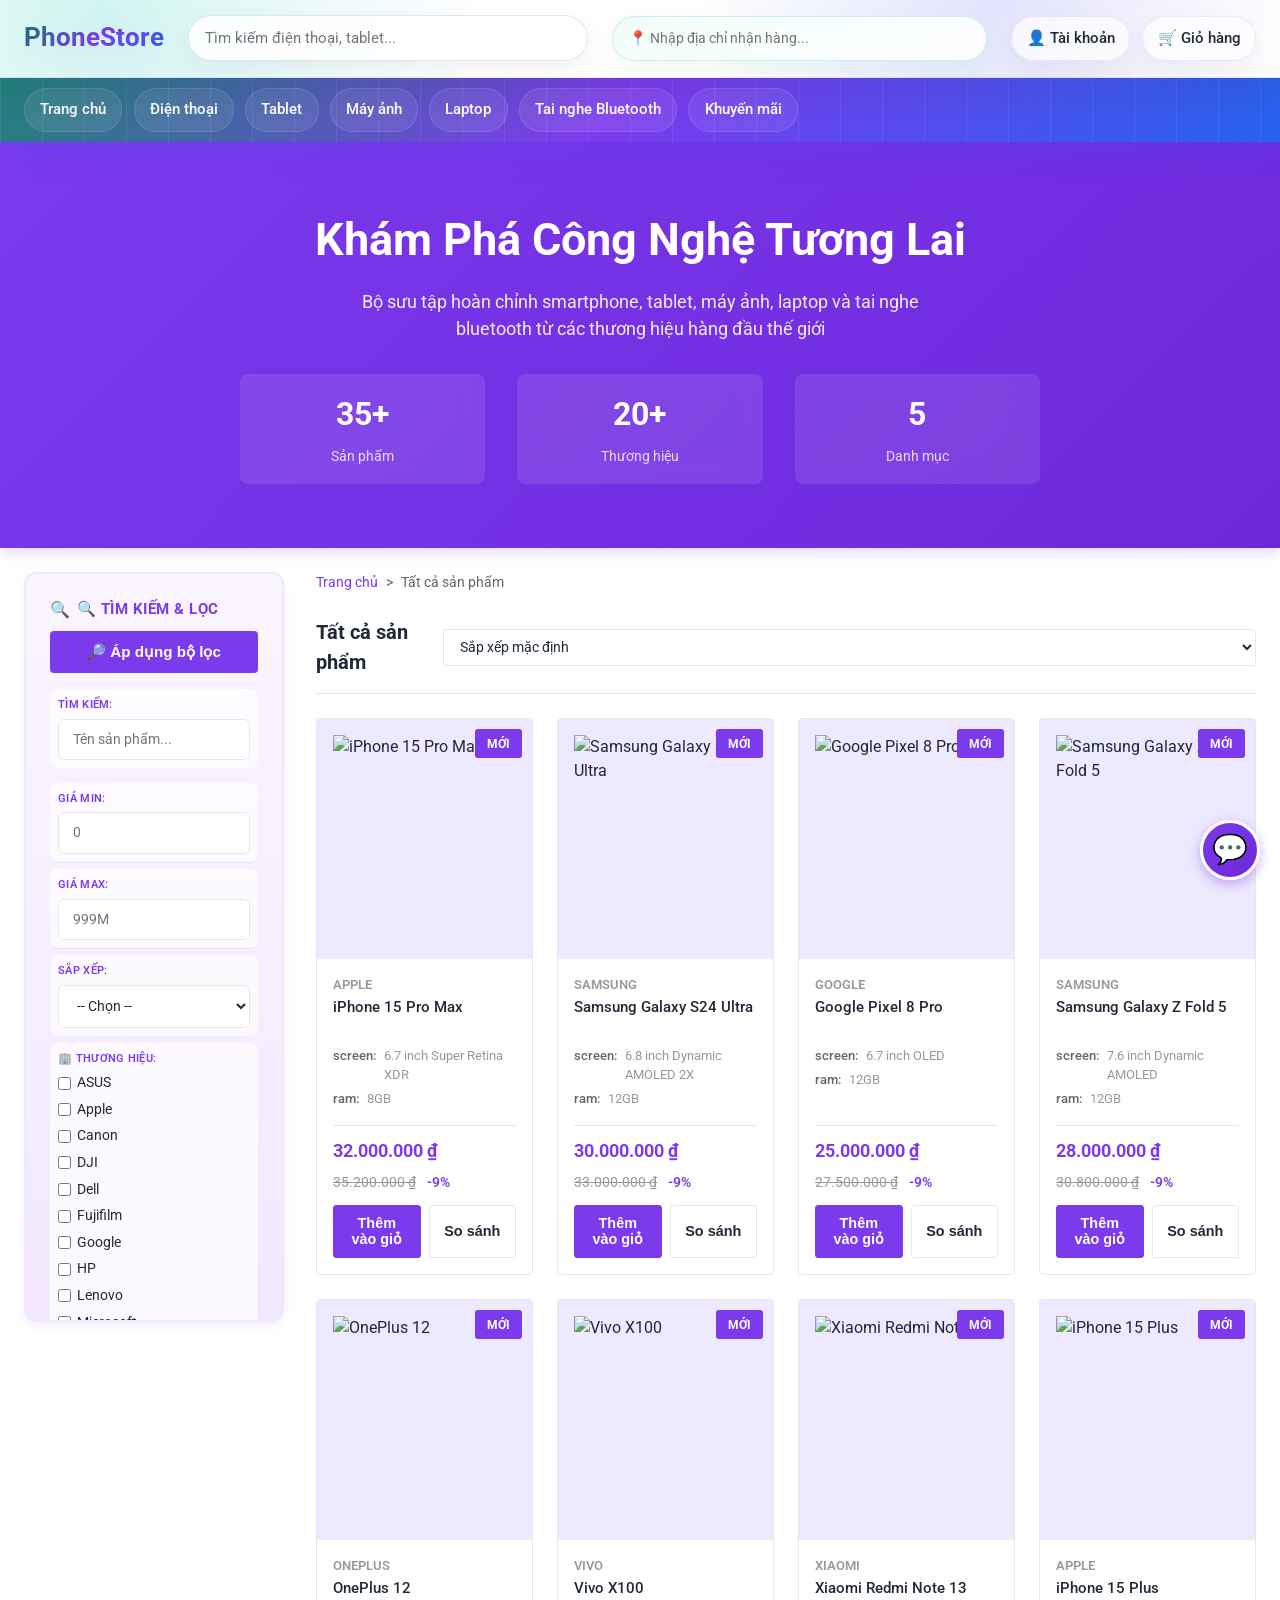
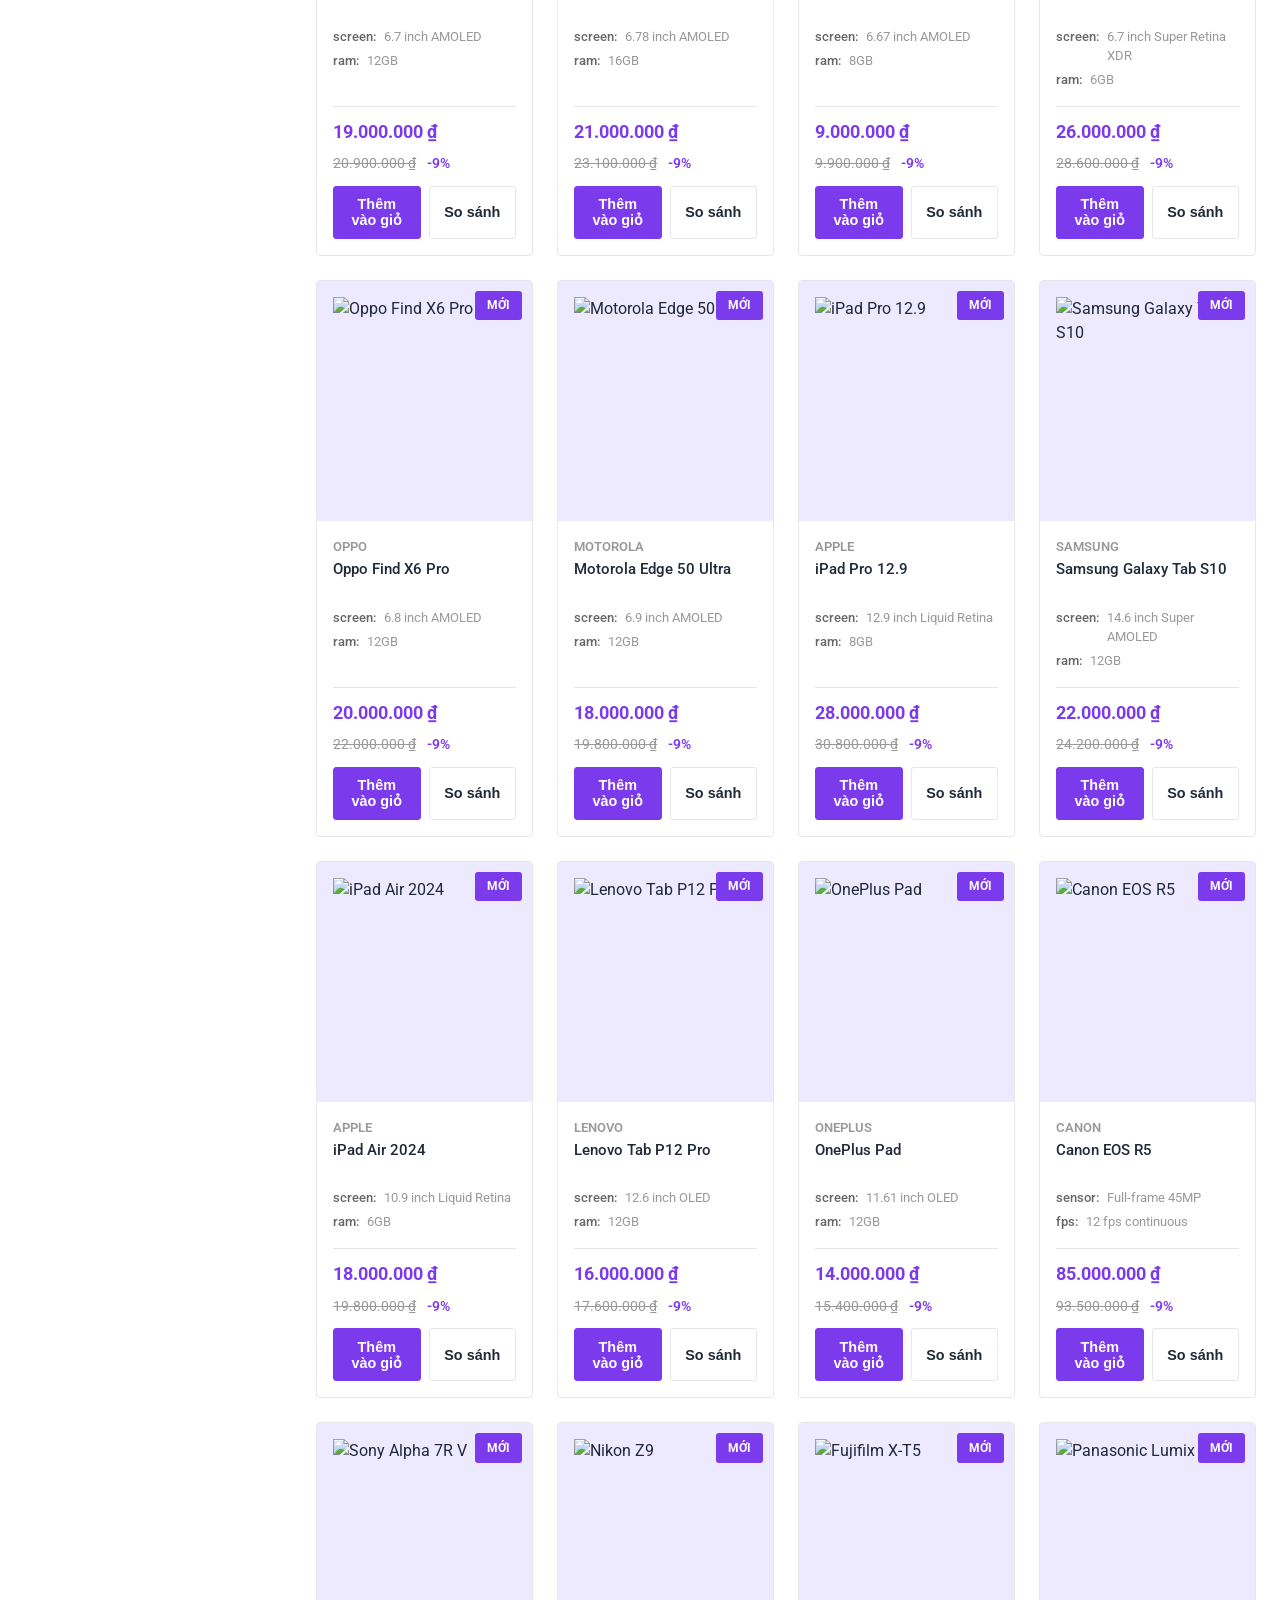
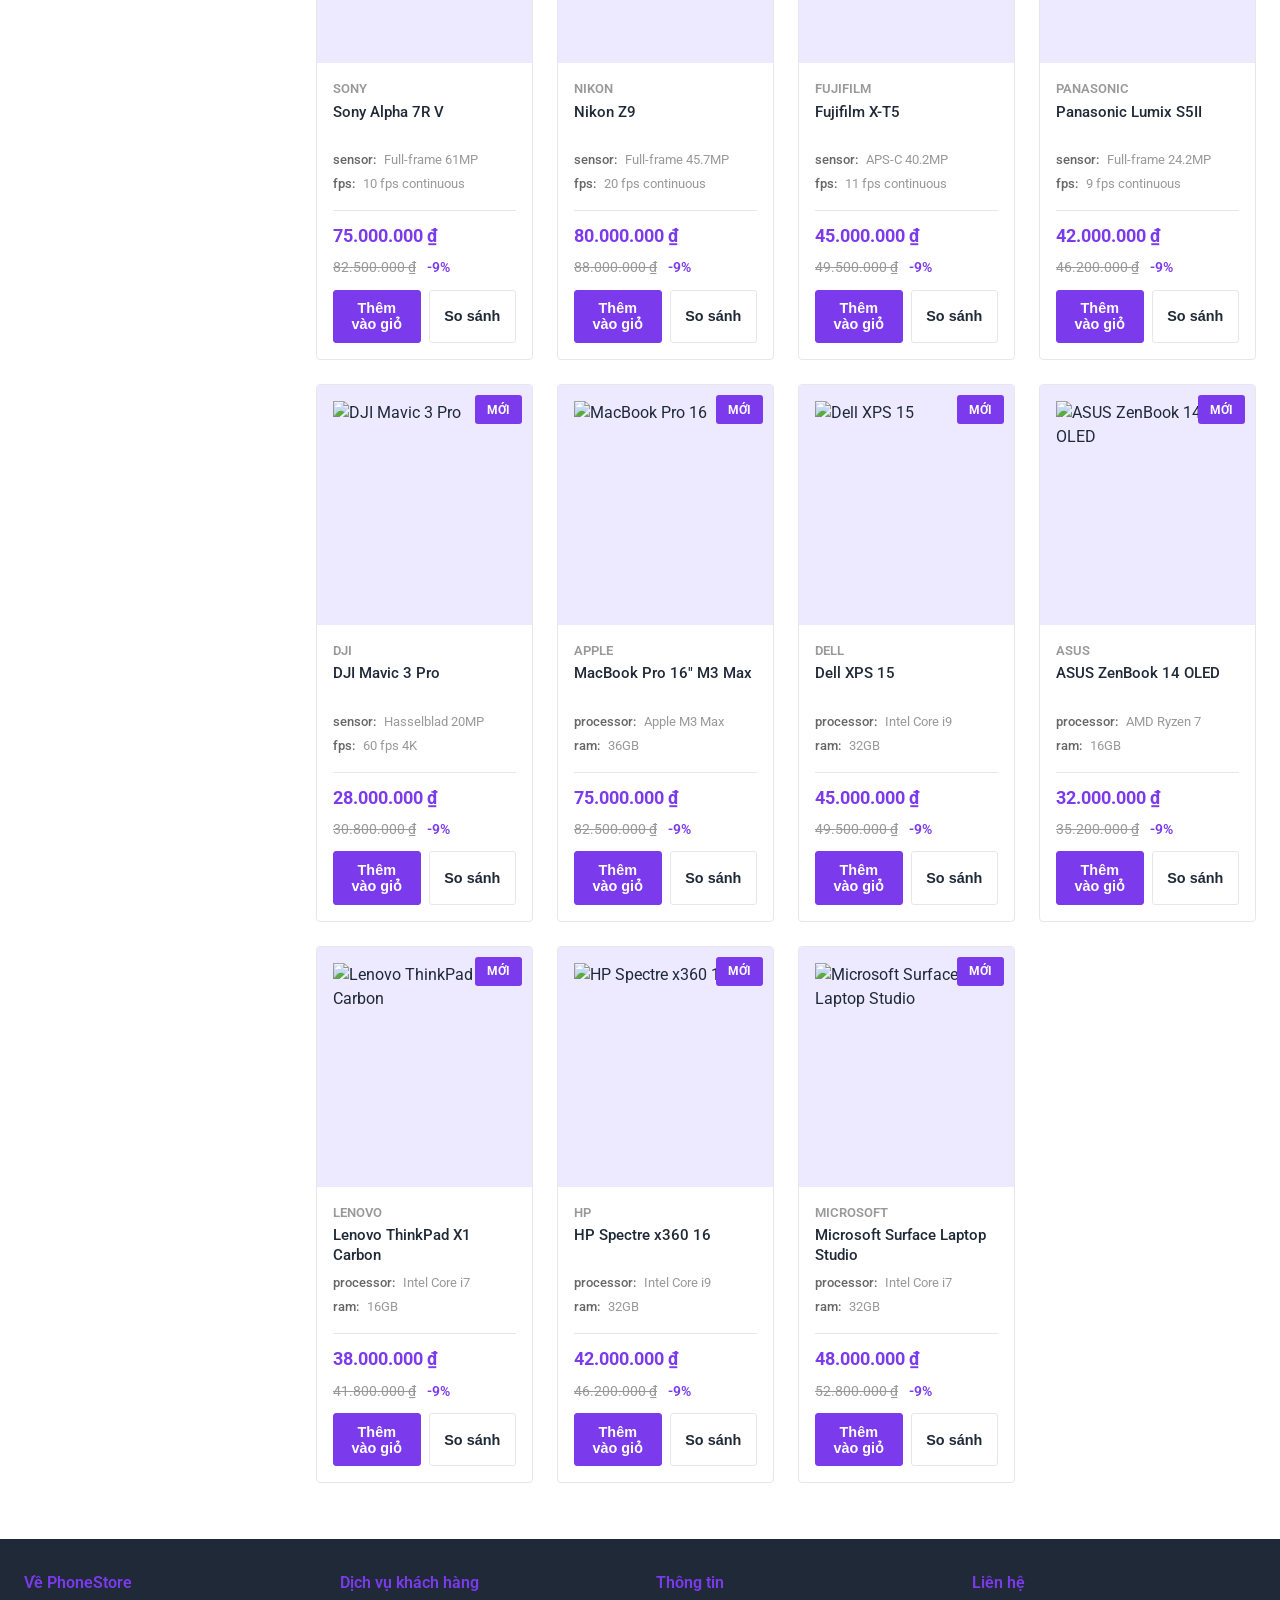
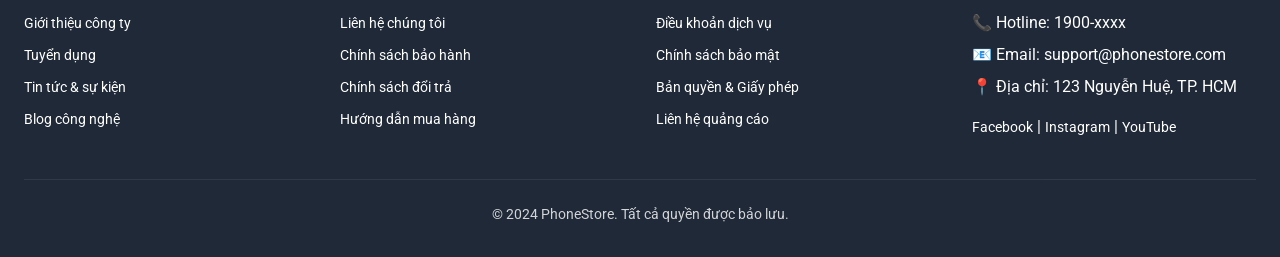
==== commit 96f7720c: "Improve homepage header" ====
--- a/index.html
+++ b/index.html
@@ -14,6 +14,9 @@
       <div class="search-bar">
         <input type="text" id="searchInput" placeholder="Tìm kiếm điện thoại, tablet...">
       </div>
+      <div class="address-bar">
+        <input type="text" id="addressInput" placeholder="📍 Nhập địa chỉ nhận hàng...">
+      </div>
       <div class="header-actions">
         <a href="login.html">👤 Tài khoản</a>
         <a href="cart.html">
@@ -32,6 +35,7 @@
       <a href="#products" onclick="filterByCategory('Tablet')">Tablet</a>
       <a href="#products" onclick="filterByCategory('Camera')">Máy ảnh</a>
       <a href="#products" onclick="filterByCategory('Laptop')">Laptop</a>
+      <a href="#products" onclick="filterByCategory('Headphones')">Tai nghe Bluetooth</a>
       <a href="#products" onclick="alert('Chức năng demo')">Khuyến mãi</a>
     </div>
   </nav>
@@ -40,79 +44,19 @@
   <section class="hero-section">
     <div class="hero-content">
       <h1>Khám Phá Công Nghệ Tương Lai</h1>
-      <p>Bộ sưu tập hoàn chỉnh smartphone, tablet, máy ảnh và laptop từ các thương hiệu hàng đầu thế giới</p>
+      <p>Bộ sưu tập hoàn chỉnh smartphone, tablet, máy ảnh, laptop và tai nghe bluetooth từ các thương hiệu hàng đầu thế giới</p>
       <div class="hero-stats">
         <div class="stat">
-          <div class="stat-number">27+</div>
+          <div class="stat-number">35+</div>
           <div class="stat-label">Sản phẩm</div>
         </div>
         <div class="stat">
-          <div class="stat-number">15+</div>
+          <div class="stat-number">20+</div>
           <div class="stat-label">Thương hiệu</div>
         </div>
         <div class="stat">
-          <div class="stat-number">4</div>
+          <div class="stat-number">5</div>
           <div class="stat-label">Danh mục</div>
-        </div>
-      </div>
-    </div>
-  </section>
-
-  <!-- Phone Info Section -->
-  <section class="phone-info-section">
-    <div class="info-container">
-      <div class="info-header">
-        <h2>Thông Tin Về Điện Thoại</h2>
-        <p>Hướng dẫn chọn điện thoại phù hợp với nhu cầu của bạn</p>
-      </div>
-
-      <div class="info-grid">
-        <div class="info-card">
-          <div class="info-icon">📱</div>
-          <h3>Smartphone</h3>
-          <p>Các điện thoại thông minh cấp cao với công nghệ camera tiên tiến, pin khỏe và màn hình AMOLED sắc nét.</p>
-          <ul>
-            <li>🔹 Chip xử lý mạnh mẽ</li>
-            <li>🔹 Camera chất lượng cao</li>
-            <li>🔹 Pin dài lâu</li>
-            <li>🔹 Màn hình sắc nét</li>
-          </ul>
-        </div>
-
-        <div class="info-card">
-          <div class="info-icon">⌚</div>
-          <h3>Thông Số Kỹ Thuật</h3>
-          <p>Tìm hiểu chi tiết về các thông số kỹ thuật quan trọng khi chọn mua điện thoại.</p>
-          <ul>
-            <li>🔹 RAM: 6GB - 16GB</li>
-            <li>🔹 Storage: 128GB - 1TB</li>
-            <li>🔹 Camera: 12MP - 200MP</li>
-            <li>🔹 Pin: 4000 - 5500 mAh</li>
-          </ul>
-        </div>
-
-        <div class="info-card">
-          <div class="info-icon">🏷️</div>
-          <h3>Giá Cả Hợp Lý</h3>
-          <p>Chúng tôi cung cấp các sản phẩm với giá cạnh tranh và chính sách bảo hành chu đáo.</p>
-          <ul>
-            <li>🔹 Giá từ 9M - 32M VND</li>
-            <li>🔹 Bảo hành 12 tháng</li>
-            <li>🔹 Giao hàng miễn phí</li>
-            <li>🔹 Đổi trả trong 7 ngày</li>
-          </ul>
-        </div>
-
-        <div class="info-card">
-          <div class="info-icon">🎯</div>
-          <h3>Cách Chọn Điện Thoại</h3>
-          <p>Những yếu tố cần xem xét khi lựa chọn điện thoại phù hợp với mục đích sử dụng.</p>
-          <ul>
-            <li>🔹 Xác định mục đích sử dụng</li>
-            <li>🔹 So sánh hiệu năng</li>
-            <li>🔹 Kiểm tra kích thước</li>
-            <li>🔹 Đánh giá giá trị</li>
-          </ul>
         </div>
       </div>
     </div>
--- a/css/style.css
+++ b/css/style.css
@@ -63,31 +63,60 @@
 
 /* ===== Header ===== */
 header {
-  background: var(--white);
-  border-bottom: 1px solid var(--border);
-  padding: 1rem 0;
+  background:
+    radial-gradient(circle at 8% 0%, rgba(45, 212, 191, 0.22), transparent 32%),
+    radial-gradient(circle at 78% 0%, rgba(99, 102, 241, 0.18), transparent 30%),
+    rgba(255, 255, 255, 0.88);
+  border-bottom: 1px solid rgba(124, 58, 237, 0.12);
+  padding: 0.95rem 0;
   position: sticky;
   top: 0;
   z-index: 100;
-  box-shadow: var(--shadow);
+  box-shadow: 0 14px 35px rgba(17, 24, 39, 0.08);
+  backdrop-filter: blur(18px);
+  -webkit-backdrop-filter: blur(18px);
+  overflow: hidden;
+}
+
+header::before {
+  content: "";
+  position: absolute;
+  inset: 0;
+  pointer-events: none;
+  background: linear-gradient(115deg, transparent 0%, rgba(255, 255, 255, 0.55) 38%, transparent 62%);
+  transform: translateX(-100%);
+  animation: header-shine 8s ease-in-out infinite;
 }
 
 .header-top {
+  position: relative;
   max-width: 1400px;
   margin: 0 auto;
   padding: 0 1.5rem;
   display: flex;
   justify-content: space-between;
   align-items: center;
-  gap: 2rem;
+  gap: 1.5rem;
+  flex-wrap: wrap;
 }
 
 .logo {
-  font-size: 1.5rem;
+  font-size: 1.65rem;
   font-weight: 700;
-  color: var(--primary);
+  color: transparent;
+  background: linear-gradient(135deg, #0f766e 0%, var(--primary) 52%, #2563eb 100%);
+  background-clip: text;
+  -webkit-background-clip: text;
   white-space: nowrap;
   flex-shrink: 0;
+  letter-spacing: 0;
+  filter: drop-shadow(0 8px 18px rgba(124, 58, 237, 0.16));
+  transition: transform 0.3s ease, filter 0.3s ease;
+}
+
+.logo:hover {
+  transform: translateY(-2px) scale(1.03);
+  filter: drop-shadow(0 12px 22px rgba(20, 184, 166, 0.24));
 }
 
 .search-bar {
@@ -98,41 +127,84 @@
 
 .search-bar input {
   width: 100%;
-  padding: 0.75rem 1rem;
-  border: 1px solid var(--border);
-  border-radius: 4px;
+  padding: 0.82rem 1rem;
+  border: 1px solid rgba(124, 58, 237, 0.16);
+  border-radius: 999px;
   font-size: 0.95rem;
+  background: rgba(255, 255, 255, 0.86);
+  box-shadow: 0 8px 24px rgba(17, 24, 39, 0.06);
 }
 
 .search-bar input:focus {
   outline: none;
-  border-color: var(--primary);
-  box-shadow: 0 0 0 2px rgba(227, 6, 19, 0.1);
+  border-color: #14b8a6;
+  box-shadow: 0 0 0 4px rgba(20, 184, 166, 0.13), 0 14px 30px rgba(17, 24, 39, 0.08);
+  transform: translateY(-1px);
+}
+
+.address-bar {
+  flex: 0.8;
+  min-width: 200px;
+  position: relative;
+}
+
+.address-bar input {
+  width: 100%;
+  padding: 0.82rem 1rem;
+  border: 1px solid rgba(20, 184, 166, 0.2);
+  border-radius: 999px;
+  font-size: 0.9rem;
+  background: linear-gradient(135deg, rgba(240, 253, 250, 0.94) 0%, rgba(255, 255, 255, 0.92) 100%);
+  box-shadow: 0 8px 24px rgba(20, 184, 166, 0.08);
+}
+
+.address-bar input:focus {
+  outline: none;
+  border-color: #14b8a6;
+  box-shadow: 0 0 0 4px rgba(20, 184, 166, 0.13), 0 14px 30px rgba(17, 24, 39, 0.08);
+  transform: translateY(-1px);
 }
 
 .header-actions {
   display: flex;
-  gap: 1.5rem;
+  gap: 0.75rem;
   align-items: center;
 }
 
 .header-actions a {
-  background: none;
-  border: none;
+  background: rgba(255, 255, 255, 0.72);
+  border: 1px solid rgba(124, 58, 237, 0.12);
   cursor: pointer;
   color: var(--text-dark);
   text-decoration: none;
   font-size: 0.95rem;
   font-weight: 500;
-  transition: all 0.3s;
+  transition: transform 0.25s ease, box-shadow 0.25s ease, color 0.25s ease, background 0.25s ease;
   position: relative;
-  padding: 0.5rem 0.75rem;
-  border-radius: 4px;
+  padding: 0.65rem 0.9rem;
+  border-radius: 999px;
+  box-shadow: 0 8px 22px rgba(17, 24, 39, 0.05);
+  overflow: hidden;
+}
+
+.header-actions a::before {
+  content: "";
+  position: absolute;
+  inset: 0;
+  background: linear-gradient(135deg, rgba(20, 184, 166, 0.16), rgba(124, 58, 237, 0.14));
+  opacity: 0;
+  transition: opacity 0.25s ease;
 }
 
 .header-actions a:hover {
   color: var(--primary);
-  background: rgba(227, 6, 19, 0.08);
+  background: rgba(255, 255, 255, 0.95);
+  box-shadow: 0 14px 28px rgba(124, 58, 237, 0.16);
+  transform: translateY(-2px);
+}
+
+.header-actions a:hover::before {
+  opacity: 1;
 }
 
 .account-link {
@@ -141,9 +213,9 @@
 
 .cart-badge {
   position: absolute;
-  top: -8px;
-  right: -8px;
-  background: var(--primary);
+  top: -6px;
+  right: -5px;
+  background: linear-gradient(135deg, #ef4444, var(--primary));
   color: var(--white);
   width: 20px;
   height: 20px;
@@ -153,6 +225,7 @@
   justify-content: center;
   font-size: 0.75rem;
   font-weight: 700;
+  box-shadow: 0 8px 18px rgba(239, 68, 68, 0.28);
 }
 
 .cart-badge.active {
@@ -161,17 +234,38 @@
 
 /* ===== Navbar ===== */
 .navbar {
-  background: linear-gradient(135deg, var(--primary) 0%, #c40510 100%);
-  padding: 0.75rem 0;
-  box-shadow: 0 2px 4px rgba(227, 6, 19, 0.1);
+  background: linear-gradient(135deg, #0f766e 0%, var(--primary) 48%, #2563eb 100%);
+  padding: 0.62rem 0;
+  box-shadow: 0 12px 28px rgba(37, 99, 235, 0.16);
+  position: relative;
+  overflow: hidden;
+}
+
+.navbar::before {
+  content: "";
+  position: absolute;
+  inset: 0;
+  pointer-events: none;
+  background:
+    linear-gradient(90deg, rgba(255, 255, 255, 0.16) 1px, transparent 1px),
+    linear-gradient(135deg, rgba(255, 255, 255, 0.15), transparent 52%);
+  background-size: 42px 42px, auto;
+  opacity: 0.55;
 }
 
 .navbar-content {
+  position: relative;
   max-width: 1400px;
   margin: 0 auto;
   padding: 0 1.5rem;
   display: flex;
-  gap: 2rem;
+  gap: 0.7rem;
+  overflow-x: auto;
+  scrollbar-width: none;
+}
+
+.navbar-content::-webkit-scrollbar {
+  display: none;
 }
 
 .navbar-content a {
@@ -179,14 +273,42 @@
   text-decoration: none;
   font-weight: 500;
   font-size: 0.95rem;
-  padding: 0.5rem 0;
-  border-bottom: 3px solid transparent;
-  transition: all 0.3s;
+  padding: 0.62rem 0.95rem;
+  border-radius: 999px;
+  border: 1px solid rgba(255, 255, 255, 0.12);
+  background: rgba(255, 255, 255, 0.08);
+  white-space: nowrap;
+  transition: transform 0.25s ease, background 0.25s ease, box-shadow 0.25s ease;
 }
 
 .navbar-content a:hover {
-  border-bottom-color: var(--white);
-  text-shadow: 0 1px 2px rgba(0, 0, 0, 0.1);
+  background: rgba(255, 255, 255, 0.2);
+  box-shadow: 0 10px 22px rgba(17, 24, 39, 0.18);
+  transform: translateY(-2px);
+  text-shadow: 0 1px 2px rgba(0, 0, 0, 0.12);
+}
+
+@keyframes header-shine {
+  0%, 55% {
+    transform: translateX(-110%);
+  }
+  78%, 100% {
+    transform: translateX(110%);
+  }
+}
+
+@media (prefers-reduced-motion: reduce) {
+  header::before {
+    animation: none;
+  }
+
+  .logo,
+  .search-bar input,
+  .address-bar input,
+  .header-actions a,
+  .navbar-content a {
+    transition: none;
+  }
 }
 
 /* ===== Hero Section ===== */
@@ -725,7 +847,7 @@
 /* ===== Cart Page ===== */
 .cart-section {
   display: grid;
-  grid-template-columns: 1fr 320px;
+  grid-template-columns: 1fr 350px;
   gap: 2rem;
 }
 
@@ -739,21 +861,22 @@
 
 .cart-item {
   display: grid;
-  grid-template-columns: 120px 1fr auto auto;
+  grid-template-columns: 140px 1fr 120px auto;
   gap: 1.5rem;
   padding: 1.5rem;
   border-radius: 10px;
   background: linear-gradient(135deg, #f9f5ff 0%, #fff 100%);
   border: 1px solid rgba(124, 58, 237, 0.1);
-  margin-bottom: 1rem;
+  margin-bottom: 1.5rem;
   align-items: center;
   transition: all 0.3s;
 }
 
 .cart-item:hover {
   border-color: var(--primary);
-  box-shadow: 0 4px 12px rgba(124, 58, 237, 0.15);
-  transform: translateY(-2px);
+  box-shadow: 0 6px 16px rgba(124, 58, 237, 0.15);
+  transform: translateY(-3px);
+  background: linear-gradient(135deg, #f5f3ff 0%, #faf8ff 100%);
 }
 
 .cart-item:last-child {
@@ -761,24 +884,27 @@
 }
 
 .cart-item-image {
-  width: 120px;
-  height: 120px;
+  width: 140px;
+  height: 140px;
   object-fit: contain;
   background: var(--white);
-  border-radius: 8px;
+  border-radius: 10px;
   padding: 0.75rem;
   border: 2px solid var(--primary-light);
+  box-shadow: 0 2px 8px rgba(124, 58, 237, 0.08);
 }
 
 .cart-item-details {
   flex: 1;
+  min-width: 0;
 }
 
 .cart-item-details h4 {
-  font-weight: 600;
+  font-weight: 700;
   margin-bottom: 0.5rem;
-  font-size: 1rem;
+  font-size: 1.05rem;
   color: var(--text-dark);
+  line-height: 1.4;
 }
 
 .cart-item-details p {
@@ -790,7 +916,8 @@
 .cart-item-price {
   font-weight: 700;
   color: var(--primary);
-  font-size: 1.2rem;
+  font-size: 1.3rem;
+  text-align: right;
 }
 
 .quantity-control {
@@ -1011,6 +1138,10 @@
   .products-grid {
     grid-template-columns: repeat(auto-fill, minmax(180px, 1fr));
   }
+
+  .address-bar {
+    flex: 0.7 !important;
+  }
 }
 
 @media (max-width: 768px) {
@@ -1025,6 +1156,11 @@
     flex-basis: 100%;
   }
 
+  .address-bar {
+    order: 4;
+    flex-basis: 100%;
+  }
+
   .main-container {
     grid-template-columns: 1fr;
     padding: 1rem;
@@ -1040,6 +1176,16 @@
 
   .cart-summary {
     position: static;
+  }
+
+  .cart-item {
+    grid-template-columns: 100px 1fr auto;
+    gap: 1rem;
+  }
+
+  .cart-item-image {
+    width: 100px;
+    height: 100px;
   }
 
   .products-grid {
@@ -1054,6 +1200,21 @@
     gap: 0.75rem;
   }
 
+  .logo {
+    font-size: 1.2rem;
+  }
+
+  .search-bar {
+    max-width: 100%;
+    order: unset;
+    flex-basis: 100%;
+  }
+
+  .address-bar {
+    order: unset;
+    flex-basis: 100%;
+  }
+
   .navbar-content {
     gap: 0.5rem;
     padding: 0 1rem;
@@ -1079,7 +1240,21 @@
 
   .cart-item {
     grid-template-columns: 80px 1fr;
-    gap: 1rem;
+    gap: 0.75rem;
+  }
+
+  .cart-item-image {
+    width: 80px;
+    height: 80px;
+  }
+
+  .quantity-control {
+    gap: 0.25rem;
+  }
+
+  .quantity-control button {
+    width: 32px;
+    height: 32px;
   }
 }
 
